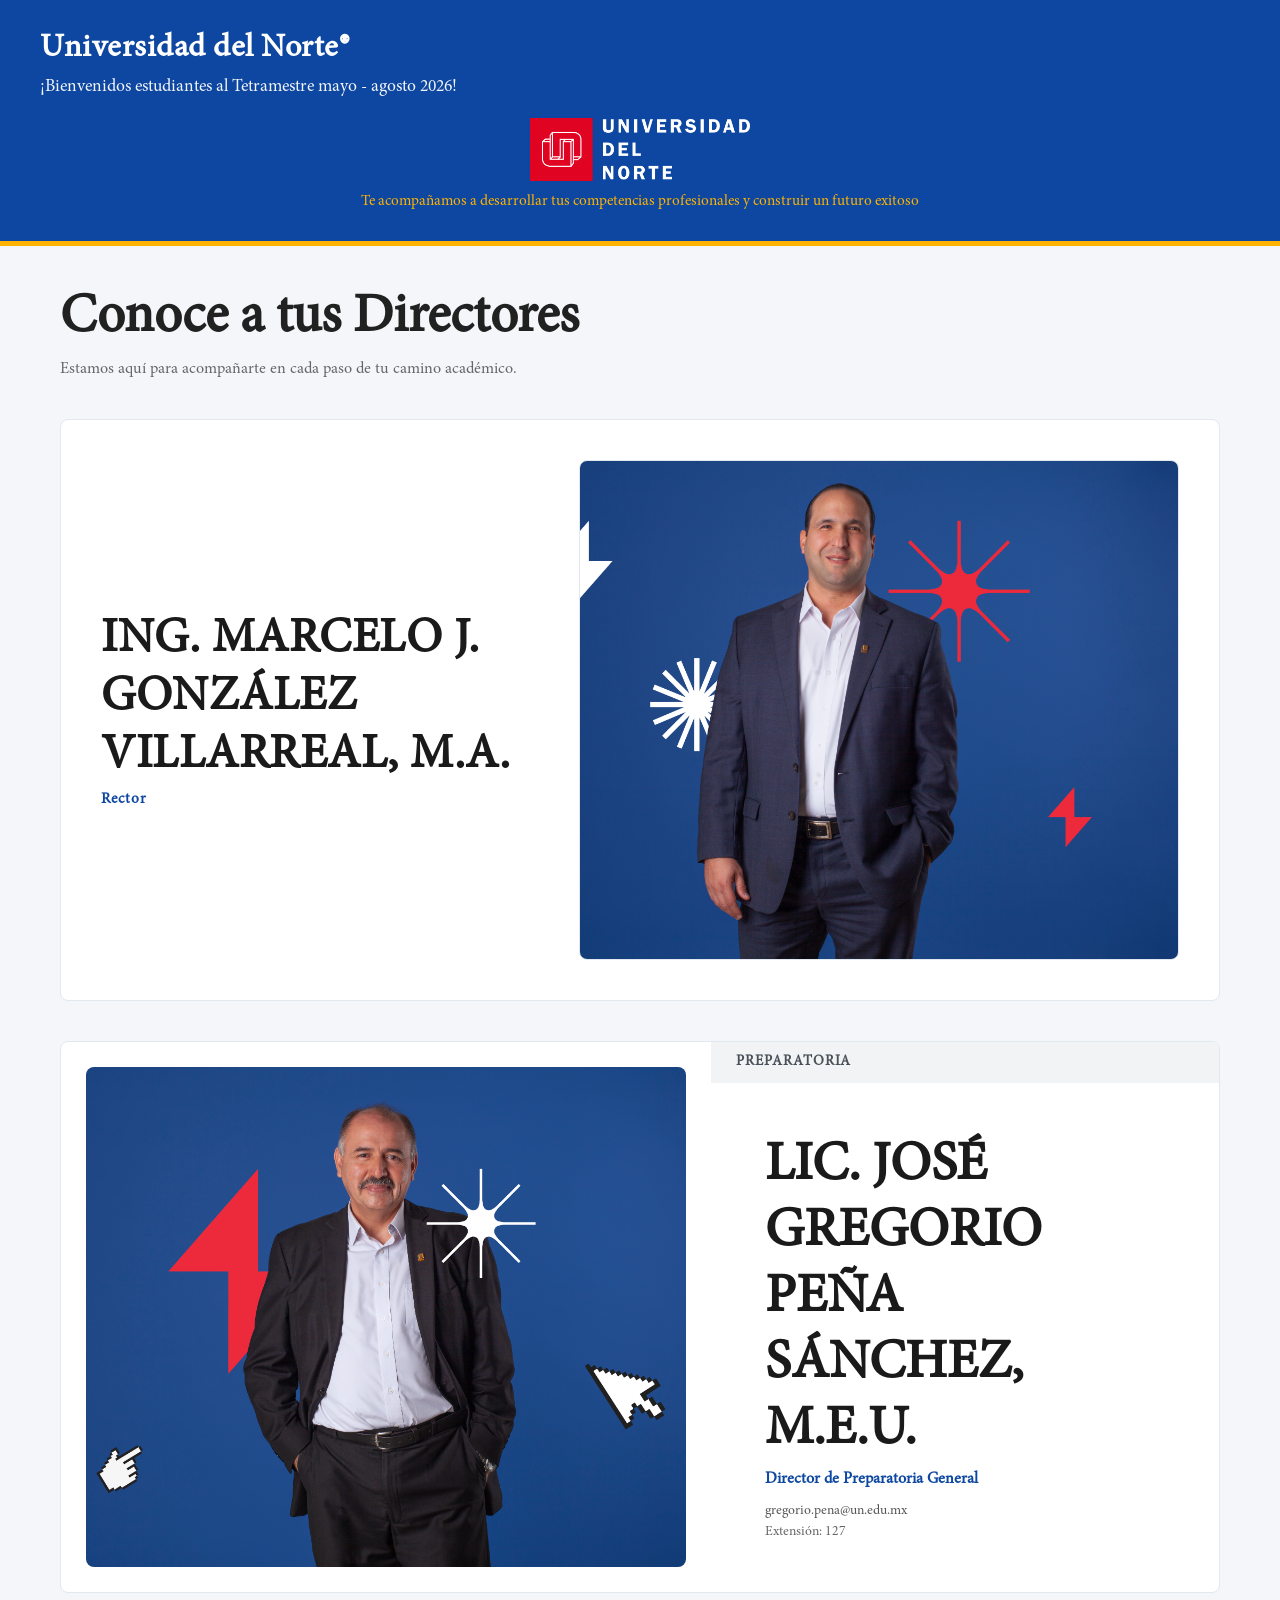
==== 202602/presentacion-202602-agencia.html @ c26c80f7 "Cambiois para la pagina de la agencia" ====
<!DOCTYPE html>
<html lang="es">
<head>
    <meta charset="UTF-8">
    <meta name="viewport" content="width=device-width, initial-scale=1.0">
    <title>Universidad del Norte - Conoce a tus Directores</title>
    <link rel="stylesheet" href="style-agencia.css">
    
</head>
<body>

    <header class="header-azul">
        <div class="header-col-izquierda">
            <h1 class="universidad-nombre">Universidad del Norte®</h1>
            <p class="bienvenida-texto">¡Bienvenidos estudiantes al Tetramestre mayo - agosto 2026!</p>
        </div>
        
        <div class="header-col-derecha">
            <div class="logo-contenedor">
                <img src="../img/logo.png" alt="Logo Universidad del Norte" class="logo-rectangulo">
            </div>
            <p class="lema-texto">Te acompañamos a desarrollar tus competencias profesionales y construir un futuro exitoso</p>
        </div>
    </header>

    <main class="contenido-principal">
        <h2 class="titulo-directores">Conoce a tus Directores</h2>
        <p class="subtitulo-directores">Estamos aquí para acompañarte en cada paso de tu camino académico.</p>

        <section class="seccion-rectoria">
            <div class="tarjeta-rector">
                <div class="rector-datos">
                    <h3 class="rector-nombre">ING. MARCELO J. GONZÁLEZ VILLARREAL, M.A.</h3>
                    <p class="rector-puesto">Rector</p>
                </div>
                
                <div class="rector-foto-contenedor">
                    <img src="directores-original/marcelo.jpg" alt="Ing. Marcelo J. González Villarreal" class="rector-foto">
                </div>
            </div>
        </section>

        <section class="seccion-preparatoria">
            <div class="tarjeta-director-limpia">
                
                <div class="director-foto-contenedor">
                    <img src="directores-original/gregorio.jpg" alt="Lic. José Gregorio Peña Sánchez" class="director-foto">
                </div>

                <div class="franja-datos-derecha">
                    <div class="franja-titulo-gris">Preparatoria</div>
                    <div class="bloque-texto-interior">
                        <h3 class="director-nombre">LIC. JOSÉ GREGORIO PEÑA SÁNCHEZ, M.E.U.</h3>
                        <p class="director-puesto">Director de Preparatoria General</p>
                        <p class="contacto-email"><a href="mailto:gregorio.pena@un.edu.mx">gregorio.pena@un.edu.mx</a></p>
                        <p class="ext-tel">Extensión: 127</p>
                    </div>
                </div>

            </div>
        </section>


    </main>
    
    <script>
        function cambiarTab(evt, tabId) {
            var i, tabcontent, tablinks;
            tabcontent = document.getElementsByClassName("tab-content");
            for (i = 0; i < tabcontent.length; i++) {
                tabcontent[i].style.display = "none";
            }
            tablinks = document.getElementsByClassName("tab-btn");
            for (i = 0; i < tablinks.length; i++) {
                tablinks[i].className = tablinks[i].className.replace(" active", "");
            }
            document.getElementById(tabId).style.display = "block";
            evt.currentTarget.className += " active";
        }
    </script>
</body>
</html>
---- 202602/style-agencia.css ----
/* ========================================================
    1. FUENTES CORPORATIVAS (Carga del archivo .otf)
    ======================================================== */
@font-face {
    font-family: 'FuenteInstitucional';
    src: url('../fonts/MinionPro-Regular.otf') format('opentype');
    font-weight: normal;
    font-style: normal;
}

/* ========================================================
    2. PALETA DE COLORES OFICIAL (Variables CSS3)
    ======================================================== */
:root {
    --azul-un: #0d47a1;         /* Azul Principal Institucional */
    --oro-un: #ffb300;          /* Oro/Amarillo de Acento */
    --oro-hover: #ffa000;       /* Tono de interacción botones */
    --gris-fondo: #f4f6f9;      /* Fondo general de la página */
    --texto-oscuro: #212121;    /* Color de texto principal */
    --blanco: #ffffff;
}

/* ========================================================
    3. ESTILOS GENERALES Y RESET
    ======================================================== */
* {
    box-sizing: border-box;
    margin: 0;
    padding: 0;
}


/* ========================================================
   ESTILOS DE LA PRIMERA SECCIÓN: HEADER Y TÍTULO PRINCIPAL
   ======================================================== */

/* Reset básico para que no queden márgenes blancos extraños */
* {
    box-sizing: border-box;
    margin: 0;
    padding: 0;
}

body {
    /* Aquí le decimos que use tu fuente primero, y si no carga, use Arial como respaldo */
    font-family: 'FuenteInstitucional', Arial, sans-serif; 
    background-color: #f4f6f9;
}

/* El cuadro azul del encabezado */
.header-azul {
    background-color: #0d47a1; /* Azul institucional */
    color: #ffffff;
    padding: 30px 40px;
    display: flex;
    flex-direction: column; /* En celulares se acomoda uno abajo de otro */
    gap: 20px;
    border-bottom: 5px solid #ffb300; /* Línea de acento dorada/amarilla */
}

/* Columna Izquierda */
.header-col-izquierda {
    flex: 1;
}

.universidad-nombre {
    font-size: 2rem;
    font-weight: bold;
    margin-bottom: 8px;
    letter-spacing: 0.5px;
}

.bienvenida-texto {
    font-size: 1.1rem;
    color: #ffffff;
    opacity: 0.95;
}

/* Columna Derecha */
.header-col-derecha {
    flex: 1;
    display: flex;
    flex-direction: column;
    align-items: center; /* Centrado en móvil */
    justify-content: space-between;
}

/* Caja para el logo rectangular */
.logo-contenedor {
    width: 220px; /* Ancho para mantener la forma de rectángulo */
    height: auto;
    margin-bottom: 12px;
}

.logo-rectangulo {
    width: 100%;
    height: auto;
    display: block;
}

.lema-texto {
    font-size: 0.95rem;
    color: #ffb300; /* Color amarillo/oro para resaltar el mensaje */
    font-weight: 500;
    text-align: center;
}
/* ========================================================
   ESTILOS ACTUALIZADOS: TÍTULOS Y SECCIÓN DEL RECTOR
   ======================================================== */

/* Modificado para que los títulos se inclinen a la izquierda */
.contenido-principal {
    max-width: 1200px;
    margin: 40px auto 20px auto;
    padding: 0 20px;
    text-align: left; /* 👈 Cambiado de center a left */
}

.titulo-directores {
    font-size: 3.4rem;
    color: #212121;
    font-weight: bold;
    margin-bottom: 8px;
}

.subtitulo-directores {
    font-size: 1.0rem;
    color: #666666;
    margin-bottom: 40px; /* Espacio antes de iniciar la sección del Rector */
}

/* Contenedor de la sección del Rector */
.seccion-rectoria {
    width: 100%;
    margin-bottom: 40px;
}

/* Tarjeta estructurada en dos columnas usando Flexbox */
.tarjeta-rector {
    display: flex;
    flex-direction: column-reverse; /* En celulares pone la foto arriba y el texto abajo */
    align-items: center;
    justify-content: space-between;
    background-color: #ffffff;
    border: 1px solid #e2e8f0; /* Contorno gris sutil */
    border-radius: 8px;
    padding: 30px;
    gap: 20px;
}

/* Columna de textos (Izquierda en PC) */
.rector-datos {
    flex: 1;
    text-align: center; /* Centrado en móvil */
}

.rector-nombre {
    font-size: 3.0rem;
    color: #1a1a1a;
    font-weight: bold;
    margin-bottom: 6px;
    letter-spacing: 0.5px;
}

.rector-puesto {
    font-size: 0.95rem;
    color: #0d47a1; /* Azul institucional para resaltar */
    font-weight: bold;
    letter-spacing: 1px;
}

/* Columna de la foto (Derecha en PC) */
.rector-foto-contenedor {
    width: 600px;
    height: 500px;
    flex-shrink: 0;
}

.rector-foto {
    width: 100%;
    height: 100%;
    object-fit: cover;
    border-radius: 8px; /* Esquinas ligeramente redondeadas */
    border: 1px solid #e2e8f0;
}

/* ========================================================
   DISEÑO DE FRANJA UNIFICADA (PREPARATOTIA)
   ======================================================== */

.seccion-preparatoria {
    width: 100%;
    margin-bottom: 40px;
}

/* Caja contenedora transparente o con fondo blanco, une la foto y la franja */
.tarjeta-director-limpia {
    display: flex;
    flex-direction: column; /* En móvil se apila vertical */
    align-items: center;
    background-color: #ffffff;
    border: 1px solid #e2e8f0; /* Borde exterior sutil */
    border-radius: 8px;
    overflow: hidden; /* Mantiene los bordes redondeados limpios */
}

/* Contenedor de la foto */
.director-foto-contenedor {
    width: 600px;
    height: 500px;
    flex-shrink: 0;
    margin: 20px; /* Separación de la foto en móvil */
}

.director-foto {
    width: 100%;
    height: 100%;
    object-fit: cover;
    border-radius: 8px;
}

/* Columna Derecha: Actúa como la franja completa */
.franja-datos-derecha {
    flex: 1;
    width: 100%;
    display: flex;
    flex-direction: column;
}

/* La franja gris superior que va "hasta arriba" de los datos */
.franja-titulo-gris {
    background-color: #f1f3f5; /* El tono gris del PDF */
    color: #495057;
    font-size: 0.9rem;
    font-weight: bold;
    text-transform: uppercase;
    letter-spacing: 1px;
    padding: 10px 20px;
    width: 100%;
    text-align: center; /* Centrado en móvil */
}

/* Bloque interior donde cae el nombre y datos sin divisiones extra */
.bloque-texto-interior {
    padding: 20px 25px;
    
    /* 1. Centramos el contenedor por completo dentro de la franja */
    display: flex;
    flex-direction: column;
    justify-content: center;
    align-items: flex-start; /* 2. Alinea el inicio de los textos a la izquierda */
    
    margin: auto; /* 3. Empuja la caja al centro perfecto del cuadro derecho */
    max-width: 450px; /* 4. Evita que el texto se disperse y se mantenga agrupado */
    width: 100%;
}

/* Tipografías limpias */
.director-nombre {
    font-size: 3.4rem;
    color: #1a1a1a;
    font-weight: bold;
    margin-bottom: 6px;
}

.director-puesto {
    font-size: 1rem;
    color: #0d47a1;
    font-weight: bold;
    margin-bottom: 12px;
}

.contacto-email a {
    color: #555555;
    text-decoration: none;
    font-size: 0.85rem;
}

.ext-tel {
    font-size: 0.85rem;
    color: #666666;
    margin-top: 4px;
}


/* ========================================================
   RESPONSIVO: DISTRIBUCIÓN LADO A LADO PARA COMPUTADORAS
   ======================================================== */
@media (min-width: 768px) {
    .tarjeta-rector {
        flex-direction: row; /* Se alinea horizontalmente en pantallas grandes */
        padding: 40px;
    }

    .rector-datos {
        text-align: left; /* Nombre e indicación de RECTOR alineados a la izquierda */
    }
    
    .rector-foto-contenedor {
        margin-left: 30px; /* Separación entre el bloque de texto y la foto */
    }

    .tarjeta-director-invertida {
        flex-direction: row; /* Foto a la izquierda, textos a la derecha */
        padding: 40px;
    }

    .director-datos-derecha {
        text-align: left; /* Alinea los textos y la barra gris a la izquierda */
        padding-left: 30px; /* Separación con la foto de la izquierda */
    }

    .tarjeta-director-limpia {
        flex-direction: row; /* Foto izquierda, franja derecha */
        align-items: stretch; /* Fuerza a que la franja derecha ocupe toda la altura */
    }

    .director-foto-contenedor {
        margin: 25px; /* Margen elegante para la foto izquierda */
    }

    .franja-titulo-gris {
        text-align: left; /* Título pegado a la izquierda dentro de su franja */
        padding: 12px 25px;
    }

    .bloque-texto-interior {
        text-align: left; /* Datos alineados a la izquierda */
        padding: 20px 25px;
    }

}
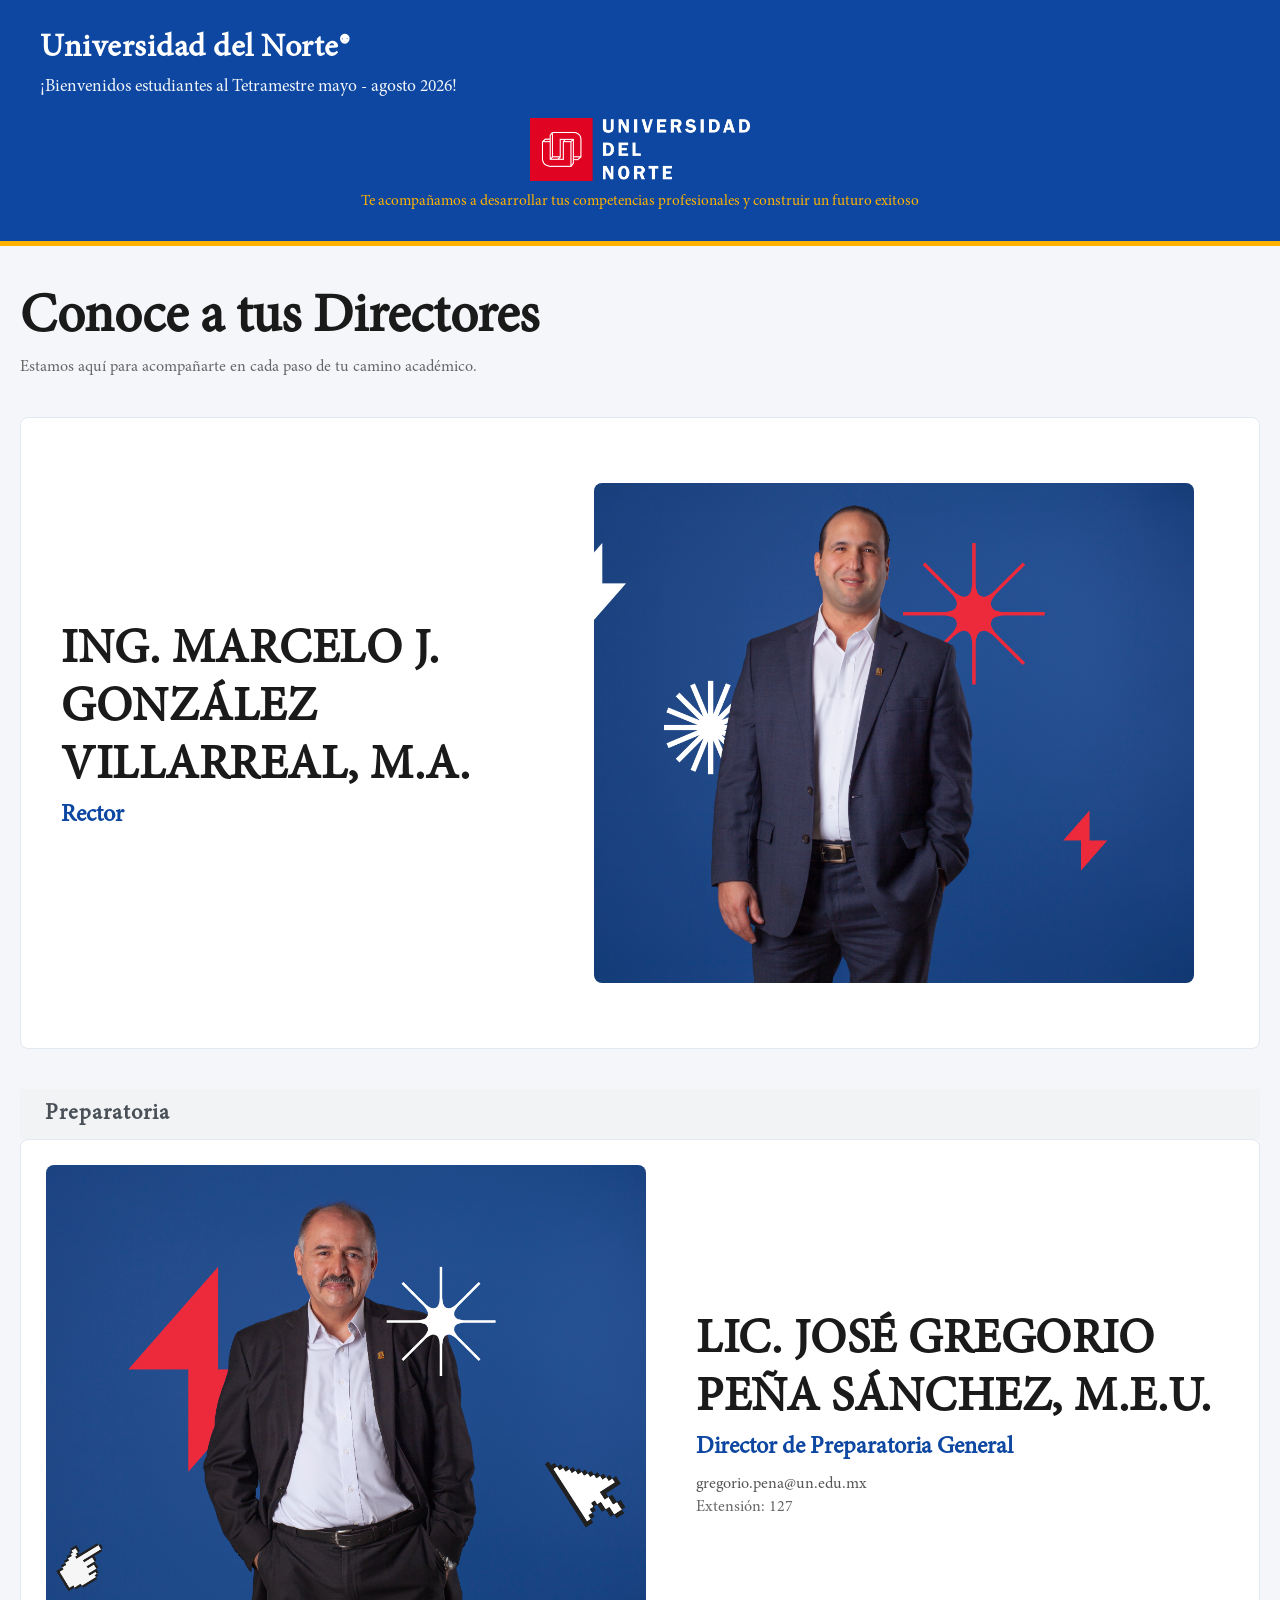
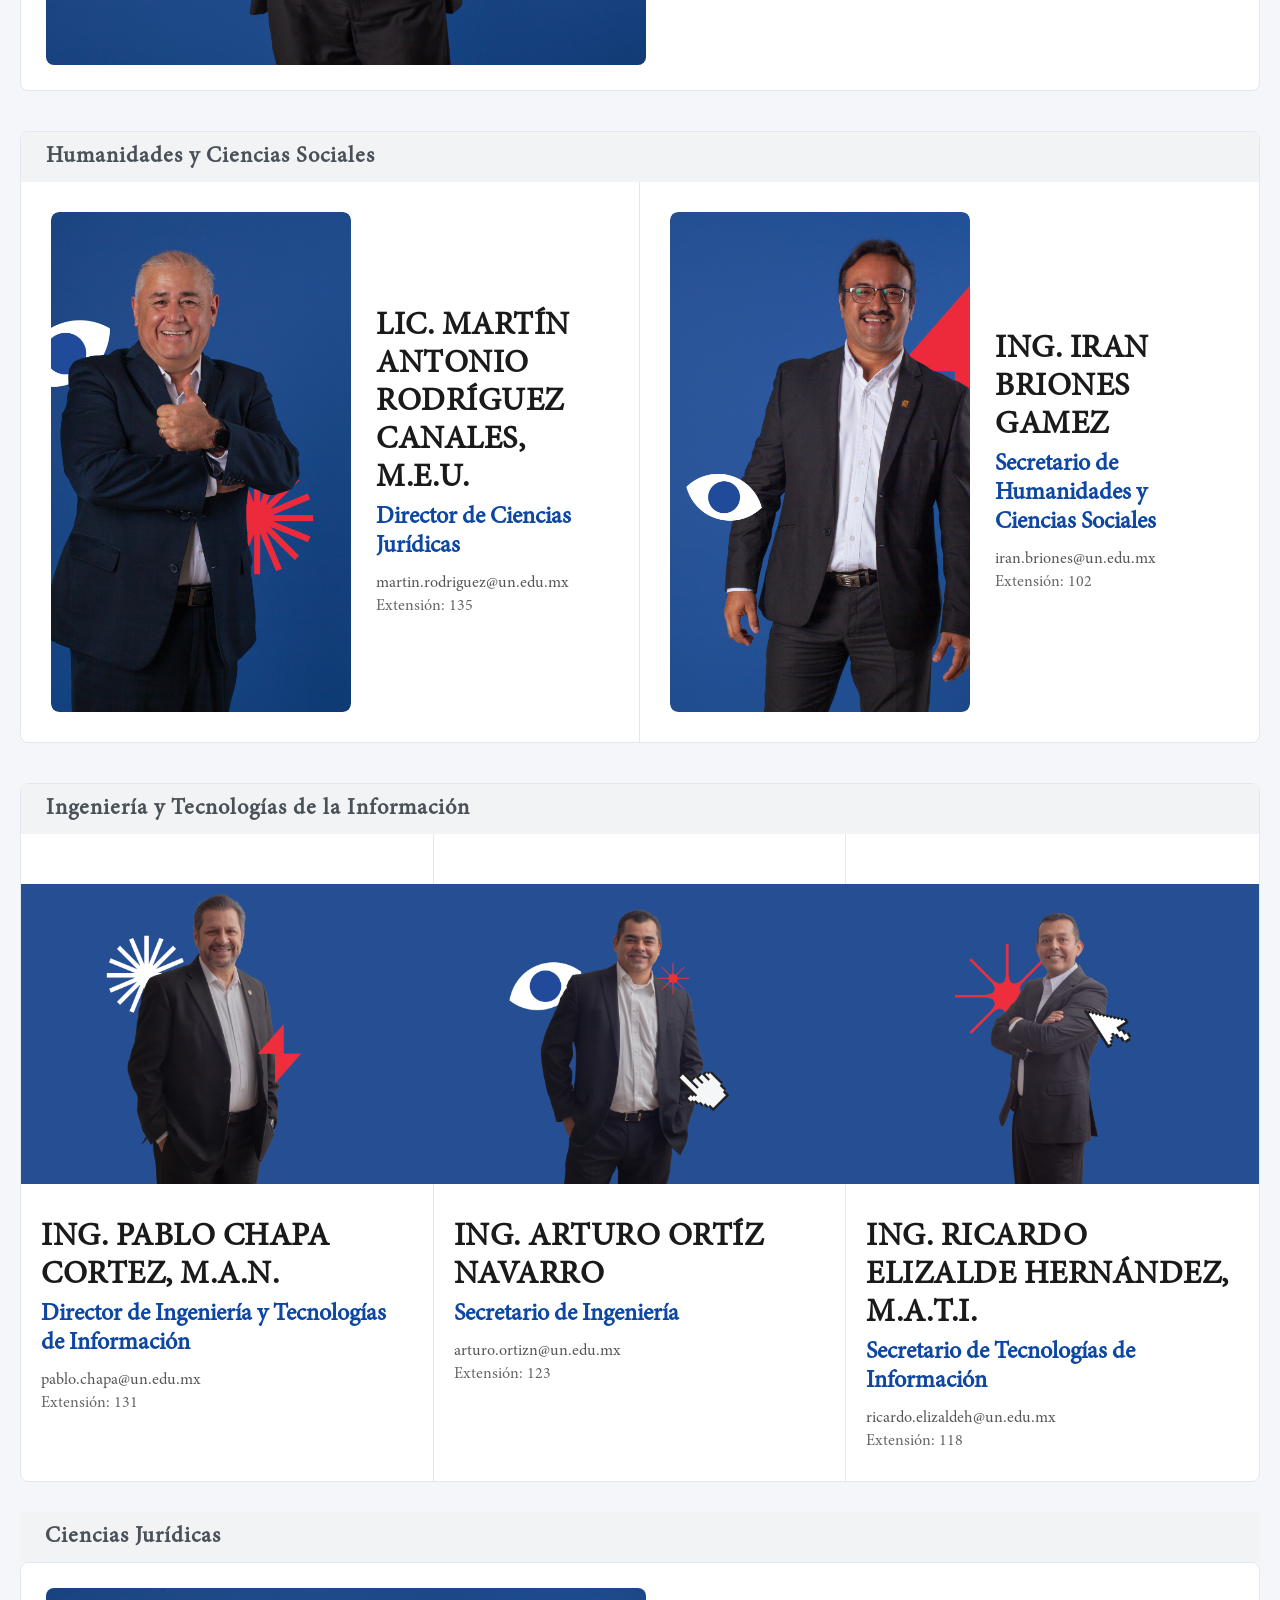
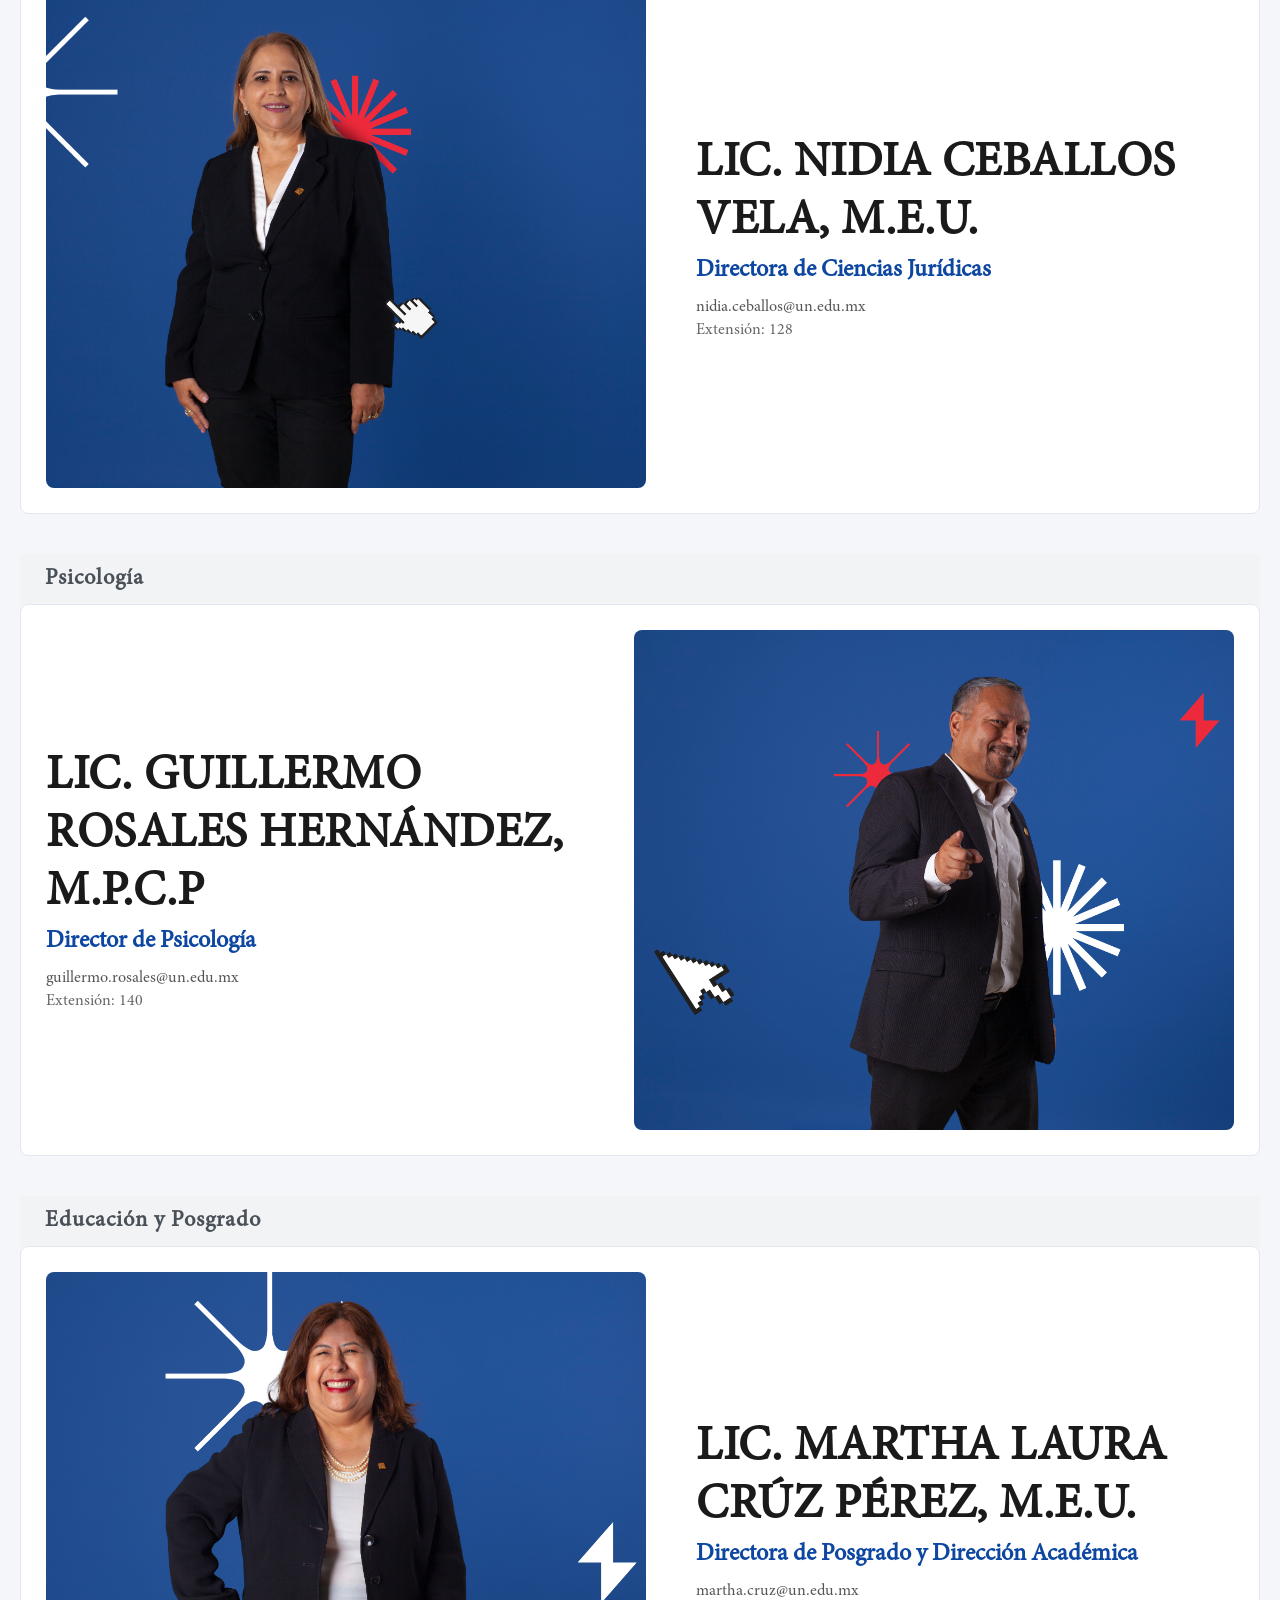
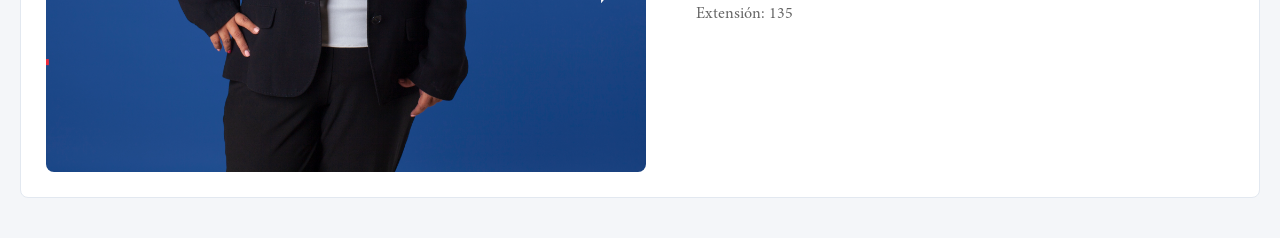
==== commit d05239c1: "Avances y correcciones" ====
--- a/202602/presentacion-202602-agencia.html
+++ b/202602/presentacion-202602-agencia.html
@@ -30,25 +30,26 @@
         <section class="seccion-rectoria">
             <div class="tarjeta-rector">
                 <div class="rector-datos">
-                    <h3 class="rector-nombre">ING. MARCELO J. GONZÁLEZ VILLARREAL, M.A.</h3>
-                    <p class="rector-puesto">Rector</p>
+                    <h3 class="director-nombre">ING. MARCELO J. GONZÁLEZ VILLARREAL, M.A.</h3>
+                    <p class="director-puesto">Rector</p>
                 </div>
                 
-                <div class="rector-foto-contenedor">
-                    <img src="directores-original/marcelo.jpg" alt="Ing. Marcelo J. González Villarreal" class="rector-foto">
+                <div class="director-foto-contenedor">
+                    <img src="directores-original/marcelo.jpg" alt="Ing. Marcelo J. González Villarreal" class="director-foto">
                 </div>
             </div>
         </section>
 
-        <section class="seccion-preparatoria">
-            <div class="tarjeta-director-limpia">
-                
+        <section class="seccion-un-director">
+            <div class="franja-titulo-gris">Preparatoria</div>
+
+            <div class="tarjeta-un-director">
                 <div class="director-foto-contenedor">
                     <img src="directores-original/gregorio.jpg" alt="Lic. José Gregorio Peña Sánchez" class="director-foto">
                 </div>
 
-                <div class="franja-datos-derecha">
-                    <div class="franja-titulo-gris">Preparatoria</div>
+                <div class="datos-un-director">
+                    
                     <div class="bloque-texto-interior">
                         <h3 class="director-nombre">LIC. JOSÉ GREGORIO PEÑA SÁNCHEZ, M.E.U.</h3>
                         <p class="director-puesto">Director de Preparatoria General</p>
@@ -60,23 +61,139 @@
             </div>
         </section>
 
+        <section class="seccion-dos-directores">
+            <div class="franja-titulo-gris">Humanidades y Ciencias Sociales</div>
+            
+            <div class="contenedor-pares">
+                
+                <div class="tarjeta-par-individual">
+                    <div class="director-foto-contenedor-dos">
+                        <img src="directores-original/martin.jpg" alt="Lic. Martín Antonio Rodríguez Canales" class="director-foto">
+                    </div>
+                    <div class="bloque-texto-interior">
+                        <h3 class="director-nombre-para-dos">LIC. MARTÍN ANTONIO RODRÍGUEZ CANALES, M.E.U.</h3>
+                        <p class="director-puesto">Director de Ciencias Jurídicas</p>
+                        <p class="contacto-email"><a href="mailto:martin.rodriguez@un.edu.mx">martin.rodriguez@un.edu.mx</a></p>
+                        <p class="ext-tel">Extensión: 135</p>
+                    </div>
+                </div>
+
+                <div class="tarjeta-par-individual">
+                    <div class="director-foto-contenedor-dos">
+                        <img src="directores-original/iran.jpg" alt="Secretario General de Humanidades y Ciencias Sociales" class="director-foto">
+                    </div>
+                    <div class="bloque-texto-interior">
+                        <h3 class="director-nombre-para-dos">ING. IRAN BRIONES GAMEZ</h3>
+                        <p class="director-puesto">Secretario de Humanidades y Ciencias Sociales</p>
+                        <p class="contacto-email"><a href="mailto:iran.briones@un.edu.mx">iran.briones@un.edu.mx</a></p>
+                        <p class="ext-tel">Extensión: 102</p>
+                    </div>
+                </div>
+
+            </div>
+        </section>
+
+        <section class="seccion-tres-directores">
+            <div class="franja-titulo-gris">Ingeniería y Tecnologías de la Información</div>
+            
+            <div class="contenedor-tercias">
+                
+                <div class="tarjeta-tercia-individual">
+                    <div class="director-foto-contenedor-tres">
+                        <img src="directores-original/pablo.jpg" alt="Director de Ingeniería y Tecnologías de Información" class="director-foto">
+                    </div>
+                    <div class="bloque-texto-interior-vertical">
+                        <h3 class="director-nombre-para-dos">ING. PABLO CHAPA CORTEZ, M.A.N.</h3>
+                        <p class="director-puesto">Director de Ingeniería y Tecnologías de Información</p>
+                        <p class="contacto-email"><a href="mailto:pablo.chapa@un.edu.mx">pablo.chapa@un.edu.mx</a></p>
+                        <p class="ext-tel">Extensión: 131</p>
+                    </div>
+                </div>
+
+                <div class="tarjeta-tercia-individual">
+                    <div class="director-foto-contenedor-tres">
+                        <img src="directores-original/arturo.jpg" alt="Secretario de Ingeniería" class="director-foto">
+                    </div>
+                    <div class="bloque-texto-interior-vertical">
+                        <h3 class="director-nombre-para-dos">ING. ARTURO ORTÍZ NAVARRO</h3>
+                        <p class="director-puesto">Secretario de Ingeniería</p>
+                        <p class="contacto-email"><a href="mailto:arturo.ortizn@un.edu.mx">arturo.ortizn@un.edu.mx</a></p>
+                        <p class="ext-tel">Extensión: 123</p>
+                    </div>
+                </div>
+
+                <div class="tarjeta-tercia-individual">
+                    <div class="director-foto-contenedor-tres">
+                        <img src="directores-original/ricardo.jpg" alt="Secretario de Tecnologías de Información" class="director-foto">
+                    </div>
+                    <div class="bloque-texto-interior-vertical">
+                        <h3 class="director-nombre-para-dos">ING. RICARDO ELIZALDE HERNÁNDEZ, M.A.T.I.</h3>
+                        <p class="director-puesto">Secretario de Tecnologías de Información</p>
+                        <p class="contacto-email"><a href="mailto:ricardo.elizaldeh@un.edu.mx">ricardo.elizaldeh@un.edu.mx</a></p>
+                        <p class="ext-tel">Extensión: 118</p>
+                    </div>
+                </div>
+
+            </div>
+        </section>
+
+        <section class="seccion-un-director">
+            <div class="franja-titulo-gris">Ciencias Jurídicas</div>
+
+            <div class="tarjeta-un-director">
+                <div class="director-foto-contenedor">
+                    <img src="directores-original/nidia.jpg" alt="Directora de Ciencias Jurídicas" class="director-foto">
+                </div>
+
+                <div class="datos-un-director">
+                    <div class="bloque-texto-interior">
+                        <h3 class="director-nombre">LIC. NIDIA CEBALLOS VELA, M.E.U.</h3>
+                        <p class="director-puesto">Directora de Ciencias Jurídicas</p>
+                        <p class="contacto-email"><a href="mailto:nidia.ceballos@un.edu.mx">nidia.ceballos@un.edu.mx</a></p>
+                        <p class="ext-tel">Extensión: 128</p>
+                    </div>
+                </div>
+
+            </div>
+        </section>
+
+        <section class="seccion-un-director">
+            <div class="franja-titulo-gris">Psicología</div>
+
+            <div class="tarjeta-un-director">
+                <div class="datos-un-director">
+                    <div class="bloque-texto-interior">
+                        <h3 class="director-nombre">LIC. GUILLERMO ROSALES HERNÁNDEZ, M.P.C.P</h3>
+                        <p class="director-puesto">Director de Psicología</p>
+                        <p class="contacto-email"><a href="mailto:guillermo.rosales@un.edu.mx">guillermo.rosales@un.edu.mx</a></p>
+                        <p class="ext-tel">Extensión: 140</p>
+                    </div>
+                </div>
+                <div class="director-foto-contenedor">
+                    <img src="directores-original/guillermo.jpg" alt="Director de Psicología" class="director-foto">
+                </div>
+            </div>
+        </section>
+
+        <section class="seccion-un-director">
+            <div class="franja-titulo-gris">Educación y Posgrado</div>
+
+            <div class="tarjeta-un-director">
+                <div class="director-foto-contenedor">
+                    <img src="directores-original/martha_laura.jpg" alt="Director de Posgrado y Dirección Académica" class="director-foto">
+                </div>
+                <div class="datos-un-director">
+                    <div class="bloque-texto-interior">
+                        <h3 class="director-nombre">LIC. MARTHA LAURA CRÚZ PÉREZ, M.E.U.</h3>
+                        <p class="director-puesto">Directora de Posgrado y Dirección Académica</p>
+                        <p class="contacto-email"><a href="mailto:martha.cruz@un.edu.mx">martha.cruz@un.edu.mx</a></p>
+                        <p class="ext-tel">Extensión: 135</p>
+                    </div>
+                </div>
+            </div>
+        </section>
 
     </main>
     
-    <script>
-        function cambiarTab(evt, tabId) {
-            var i, tabcontent, tablinks;
-            tabcontent = document.getElementsByClassName("tab-content");
-            for (i = 0; i < tabcontent.length; i++) {
-                tabcontent[i].style.display = "none";
-            }
-            tablinks = document.getElementsByClassName("tab-btn");
-            for (i = 0; i < tablinks.length; i++) {
-                tablinks[i].className = tablinks[i].className.replace(" active", "");
-            }
-            document.getElementById(tabId).style.display = "block";
-            evt.currentTarget.className += " active";
-        }
-    </script>
 </body>
 </html>
--- a/202602/style-agencia.css
+++ b/202602/style-agencia.css
@@ -34,13 +34,6 @@
    ESTILOS DE LA PRIMERA SECCIÓN: HEADER Y TÍTULO PRINCIPAL
    ======================================================== */
 
-/* Reset básico para que no queden márgenes blancos extraños */
-* {
-    box-sizing: border-box;
-    margin: 0;
-    padding: 0;
-}
-
 body {
     /* Aquí le decimos que use tu fuente primero, y si no carga, use Arial como respaldo */
     font-family: 'FuenteInstitucional', Arial, sans-serif; 
@@ -49,13 +42,13 @@
 
 /* El cuadro azul del encabezado */
 .header-azul {
-    background-color: #0d47a1; /* Azul institucional */
-    color: #ffffff;
+    background-color: var(--azul-un);
+    color: var(--blanco);
     padding: 30px 40px;
     display: flex;
     flex-direction: column; /* En celulares se acomoda uno abajo de otro */
     gap: 20px;
-    border-bottom: 5px solid #ffb300; /* Línea de acento dorada/amarilla */
+    border-bottom: 5px solid var(--oro-un);
 }
 
 /* Columna Izquierda */
@@ -110,7 +103,7 @@
 
 /* Modificado para que los títulos se inclinen a la izquierda */
 .contenido-principal {
-    max-width: 1200px;
+    max-width: 1500px;
     margin: 40px auto 20px auto;
     padding: 0 20px;
     text-align: left; /* 👈 Cambiado de center a left */
@@ -118,9 +111,9 @@
 
 .titulo-directores {
     font-size: 3.4rem;
-    color: #212121;
-    font-weight: bold;
-    margin-bottom: 8px;
+    color: #1a1a1a;
+    font-weight: bold;
+    margin-bottom: 6px;
 }
 
 .subtitulo-directores {
@@ -141,8 +134,8 @@
     flex-direction: column-reverse; /* En celulares pone la foto arriba y el texto abajo */
     align-items: center;
     justify-content: space-between;
-    background-color: #ffffff;
-    border: 1px solid #e2e8f0; /* Contorno gris sutil */
+    background-color: var(--blanco);
+    border: 1px solid #e2e8f0;
     border-radius: 8px;
     padding: 30px;
     gap: 20px;
@@ -163,8 +156,8 @@
 }
 
 .rector-puesto {
-    font-size: 0.95rem;
-    color: #0d47a1; /* Azul institucional para resaltar */
+    font-size: 1.5rem;
+    color: var(--azul-un);
     font-weight: bold;
     letter-spacing: 1px;
 }
@@ -188,18 +181,18 @@
    DISEÑO DE FRANJA UNIFICADA (PREPARATOTIA)
    ======================================================== */
 
-.seccion-preparatoria {
+.seccion-un-director {
     width: 100%;
     margin-bottom: 40px;
 }
 
 /* Caja contenedora transparente o con fondo blanco, une la foto y la franja */
-.tarjeta-director-limpia {
+.tarjeta-un-director {
     display: flex;
     flex-direction: column; /* En móvil se apila vertical */
     align-items: center;
-    background-color: #ffffff;
-    border: 1px solid #e2e8f0; /* Borde exterior sutil */
+    background-color: var(--blanco);
+    border: 1px solid #e2e8f0;
     border-radius: 8px;
     overflow: hidden; /* Mantiene los bordes redondeados limpios */
 }
@@ -220,7 +213,7 @@
 }
 
 /* Columna Derecha: Actúa como la franja completa */
-.franja-datos-derecha {
+.datos-un-director {
     flex: 1;
     width: 100%;
     display: flex;
@@ -229,11 +222,11 @@
 
 /* La franja gris superior que va "hasta arriba" de los datos */
 .franja-titulo-gris {
-    background-color: #f1f3f5; /* El tono gris del PDF */
+    background-color: #f1f3f5; 
     color: #495057;
-    font-size: 0.9rem;
-    font-weight: bold;
-    text-transform: uppercase;
+    font-size: 1.4rem;
+    font-weight: bold;
+    /* text-transform: uppercase; */
     letter-spacing: 1px;
     padding: 10px 20px;
     width: 100%;
@@ -251,21 +244,22 @@
     align-items: flex-start; /* 2. Alinea el inicio de los textos a la izquierda */
     
     margin: auto; /* 3. Empuja la caja al centro perfecto del cuadro derecho */
-    max-width: 450px; /* 4. Evita que el texto se disperse y se mantenga agrupado */
+    max-width: 650px; /* 4. Evita que el texto se disperse y se mantenga agrupado */
     width: 100%;
 }
 
 /* Tipografías limpias */
 .director-nombre {
-    font-size: 3.4rem;
+    font-size: 3.0rem;
     color: #1a1a1a;
     font-weight: bold;
     margin-bottom: 6px;
+    letter-spacing: 0.5px;
 }
 
 .director-puesto {
-    font-size: 1rem;
-    color: #0d47a1;
+    font-size: 1.5rem;
+    color: var(--azul-un);
     font-weight: bold;
     margin-bottom: 12px;
 }
@@ -273,13 +267,165 @@
 .contacto-email a {
     color: #555555;
     text-decoration: none;
-    font-size: 0.85rem;
+    font-size: 1rem;
 }
 
 .ext-tel {
-    font-size: 0.85rem;
+    font-size: 1rem;
     color: #666666;
     margin-top: 4px;
+}
+
+/* ========================================================
+   SECCIÓN: DOS DIRECTORES (LADO A LADO)
+   ======================================================== */
+
+.seccion-dos-directores {
+    width: 100%;
+    margin-bottom: 40px;
+    background-color: #ffffff;
+    border: 1px solid #e2e8f0;
+    border-radius: 8px;
+    overflow: hidden; /* Mantiene el borde redondeado con la franja superior */
+}
+
+/* El contenedor que agrupa a los dos directores */
+.contenedor-pares {
+    display: flex;
+    flex-direction: column; /* En móvil se muestran uno abajo del otro */
+    width: 100%;
+}
+
+/* Cada uno de los bloques individuales (50% del ancho en PC) */
+.tarjeta-par-individual {
+    display: flex;
+    flex-direction: column; /* En celular la foto va arriba del texto */
+    align-items: center;
+    padding: 25px;
+    width: 100%;
+}
+
+/* Aplicamos una pequeña separación o borde sutil entre ambos directores en móvil */
+.tarjeta-par-individual:first-child {
+    border-bottom: 1px solid #e2e8f0;
+}
+
+/* ========================================================
+   AJUSTE DE FOTO MÁS DELGADA PARA SECCIÓN DE DOS DIRECTORES
+   ======================================================== */
+
+.director-foto-contenedor-dos {
+    width: 300px;       /* Reducimos el ancho para hacerla más delgada */
+    height: 500px;      /* Mantenemos una buena altura rectangular */
+    flex-shrink: 0;     /* Evita que se deforme con el texto */
+    overflow: hidden;
+    border-radius: 8px; /* Mismo redondeado del PDF */
+}
+
+/* Tipografías limpias */
+.director-nombre-para-dos {
+    font-size: 2.0rem;
+    color: #1a1a1a;
+    font-weight: bold;
+    margin-bottom: 6px;
+    letter-spacing: 0.5px;
+}
+
+/* ========================================================
+   SECCIÓN: TRES DIRECTORES (3 COLUMNAS IGUALES)
+   ======================================================== */
+
+.seccion-tres-directores {
+    width: 100%;
+    margin-bottom: 30px;
+    background-color: #ffffff;
+    border: 1px solid #e2e8f0;
+    border-radius: 8px;
+    overflow: hidden;
+}
+
+/* El contenedor que agrupa a las 3 tercias */
+.contenedor-tercias {
+    display: flex;
+    flex-direction: column; /* En móvil se apilan verticalmente */
+    width: 100%;
+}
+
+/* Tarjeta individual (Ocupará el 33.33% en pantallas grandes) */
+.tarjeta-tercia-individual {
+    display: flex;
+    flex-direction: column; /* Foto ARRIBA, texto ABAJO */
+    align-items: center;    /* Centra la foto y el bloque de texto horizontalmente */
+    padding: 25px; 
+    width: 100%;
+}
+
+/* Separadores sutiles para vista móvil */
+.tarjeta-tercia-individual:not(:last-child) {
+    border-bottom: 1px solid #e2e8f0;
+}
+
+/* Bloque de texto exclusivo para diseño vertical (Texto alineado a la izquierda) */
+.bloque-texto-interior-vertical {
+    padding-top: 15px; /* Espacio entre la foto de arriba y el texto de abajo */
+    display: flex;
+    flex-direction: column;
+    align-items: flex-start; /* Alinea los renglones a la izquierda */
+    max-width: 380px;        /* Acota el ancho para que no se disperse en la columna */
+    width: 100%;
+}
+
+/* Contenedor de la foto */
+.director-foto-contenedor-tres{
+    width: 450px;
+    height: 300px;
+    flex-shrink: 0;
+    margin: 20px; /* Separación de la foto en móvil */
+}
+
+/* ========================================================
+   RESPONSIVO: ALINEACIÓN EN 3 COLUMNAS PARA PC
+   ======================================================== */
+@media (min-width: 992px) {
+    .contenedor-tercias {
+        flex-direction: row; /* Se ponen los tres lado a lado */
+        align-items: stretch;
+    }
+
+    .tarjeta-tercia-individual {
+        width: 33.333%; /* División perfecta en tres partes iguales */
+        padding: 30px 20px;
+    }
+
+    /* Quitamos el borde de móvil y ponemos las líneas divisorias verticales */
+    .tarjeta-tercia-individual:not(:last-child) {
+        border-bottom: none;
+        border-right: 1px solid #e2e8f0; /* Líneas separadoras entre columnas */
+    }
+}
+
+
+
+/* ========================================================
+   RESPONSIVO: COMPORTAMIENTO LADO A LADO PARA PC
+   ======================================================== */
+@media (min-width: 992px) {
+    .contenedor-pares {
+        flex-direction: row; /* Se ponen en paralelo: mitad y mitad */
+        align-items: stretch;
+    }
+
+    .tarjeta-par-individual {
+        flex-direction: row; /* Foto a la izquierda, texto a la derecha */
+        width: 50%; /* Ocupa exactamente la mitad de la sección */
+        padding: 30px;
+    }
+
+    /* Quitamos el borde inferior de móvil y ponemos uno vertical divisorio */
+    .tarjeta-par-individual:first-child {
+        border-bottom: none;
+        border-right: 1px solid #e2e8f0; /* Línea divisoria central sutil */
+    }
 }
 
 
@@ -300,17 +446,7 @@
         margin-left: 30px; /* Separación entre el bloque de texto y la foto */
     }
 
-    .tarjeta-director-invertida {
-        flex-direction: row; /* Foto a la izquierda, textos a la derecha */
-        padding: 40px;
-    }
-
-    .director-datos-derecha {
-        text-align: left; /* Alinea los textos y la barra gris a la izquierda */
-        padding-left: 30px; /* Separación con la foto de la izquierda */
-    }
-
-    .tarjeta-director-limpia {
+    .tarjeta-un-director {
         flex-direction: row; /* Foto izquierda, franja derecha */
         align-items: stretch; /* Fuerza a que la franja derecha ocupe toda la altura */
     }
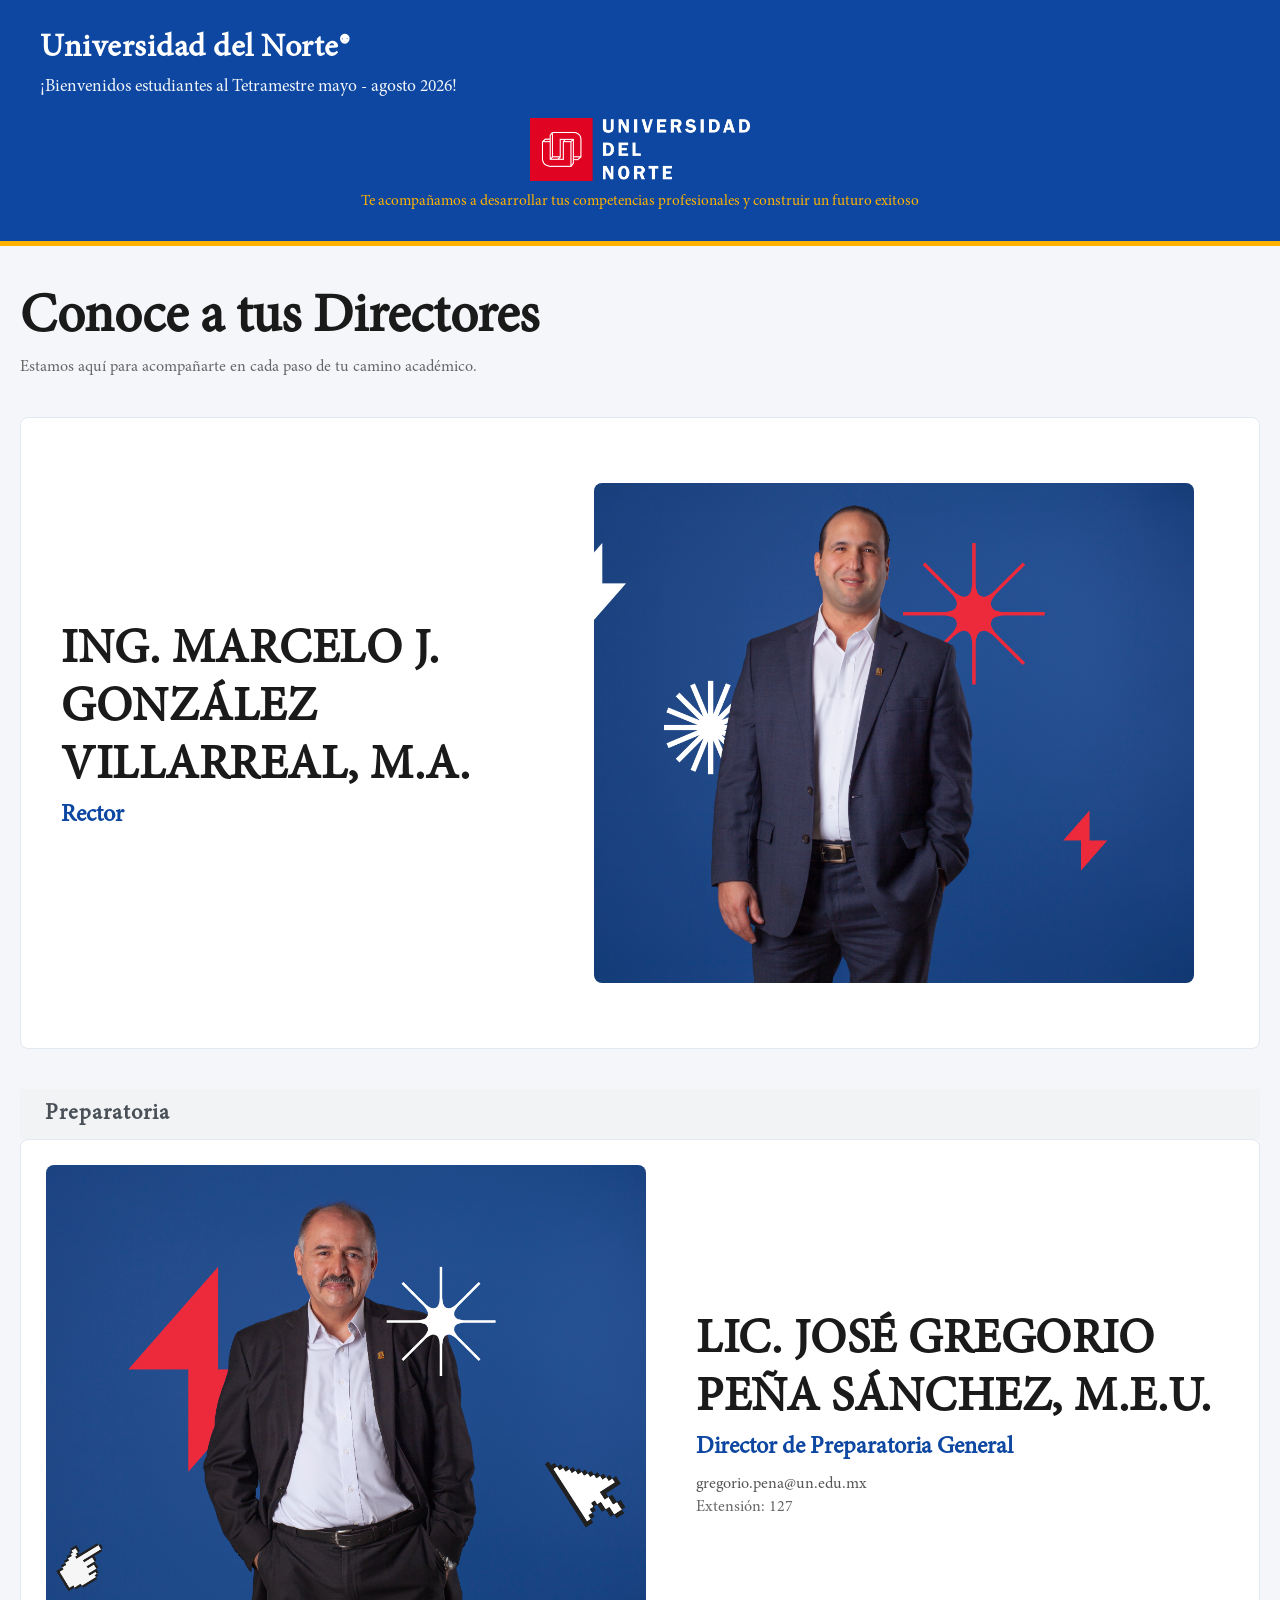
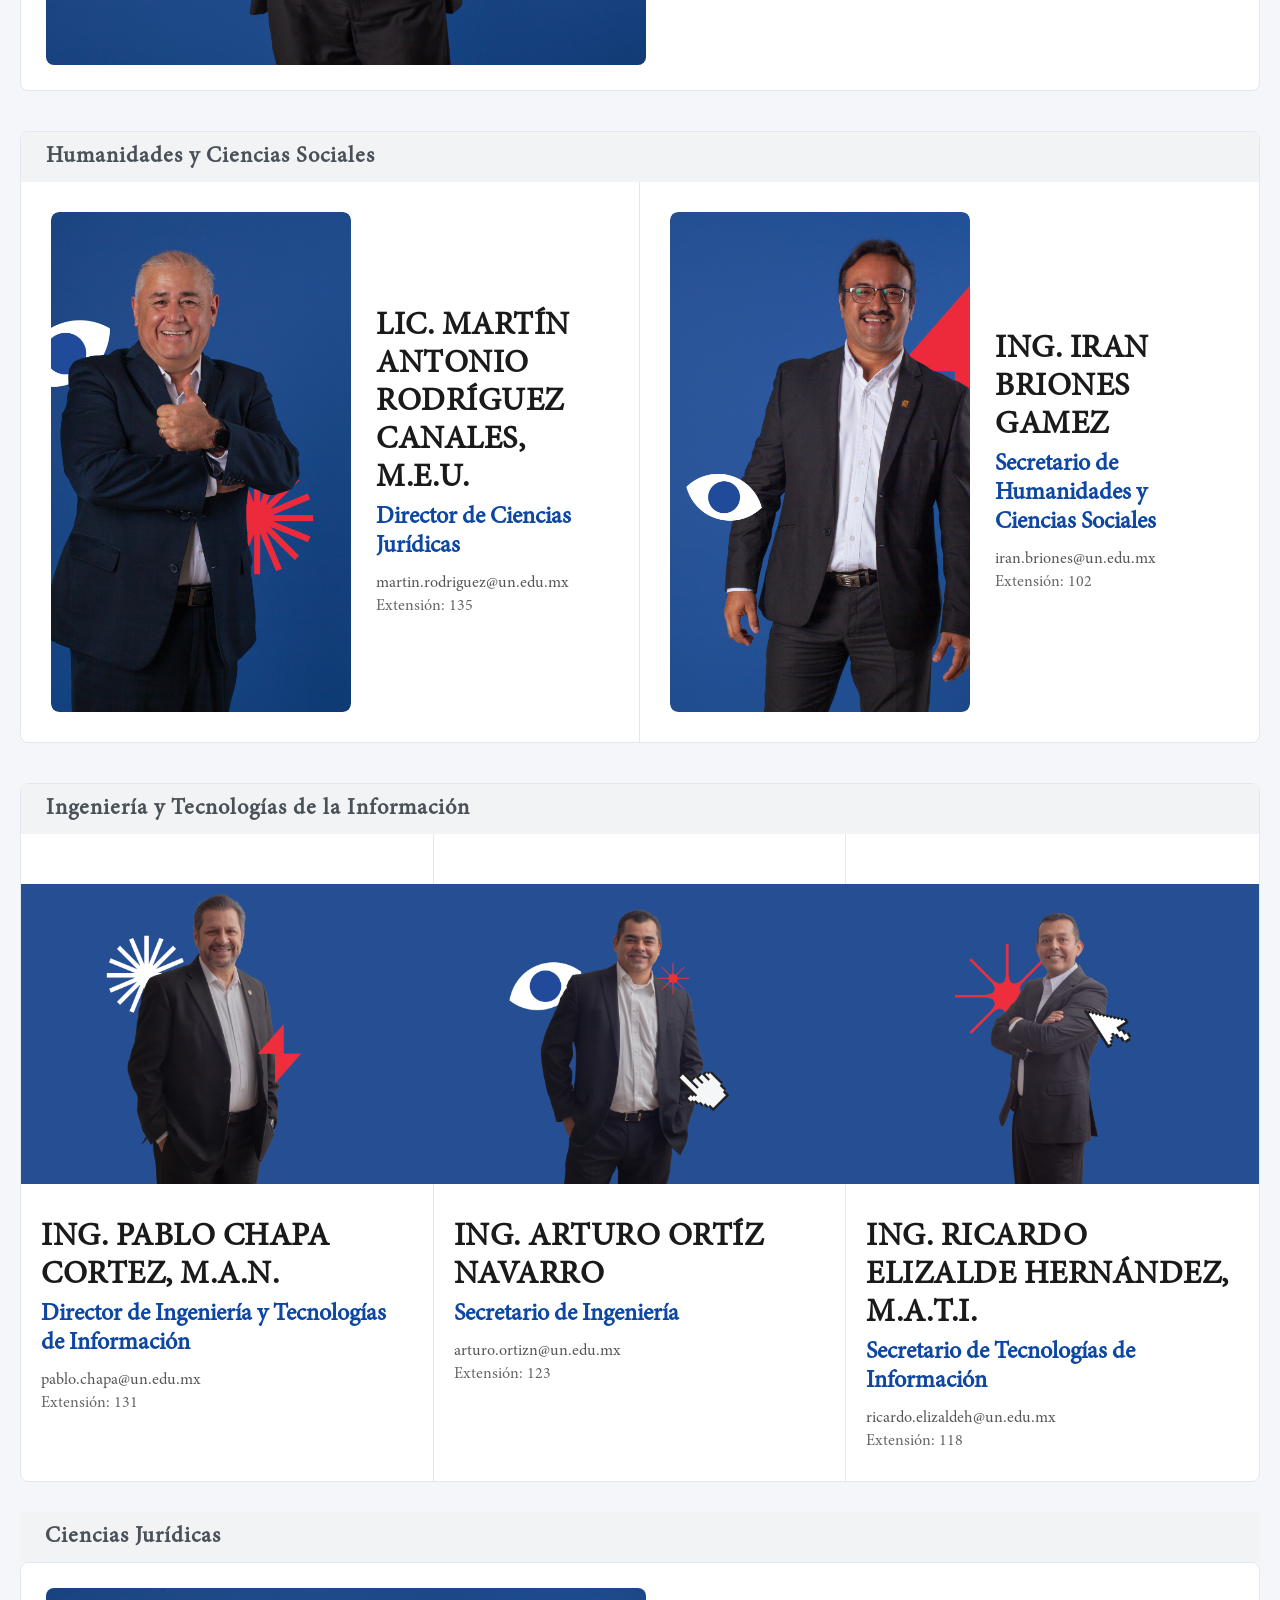
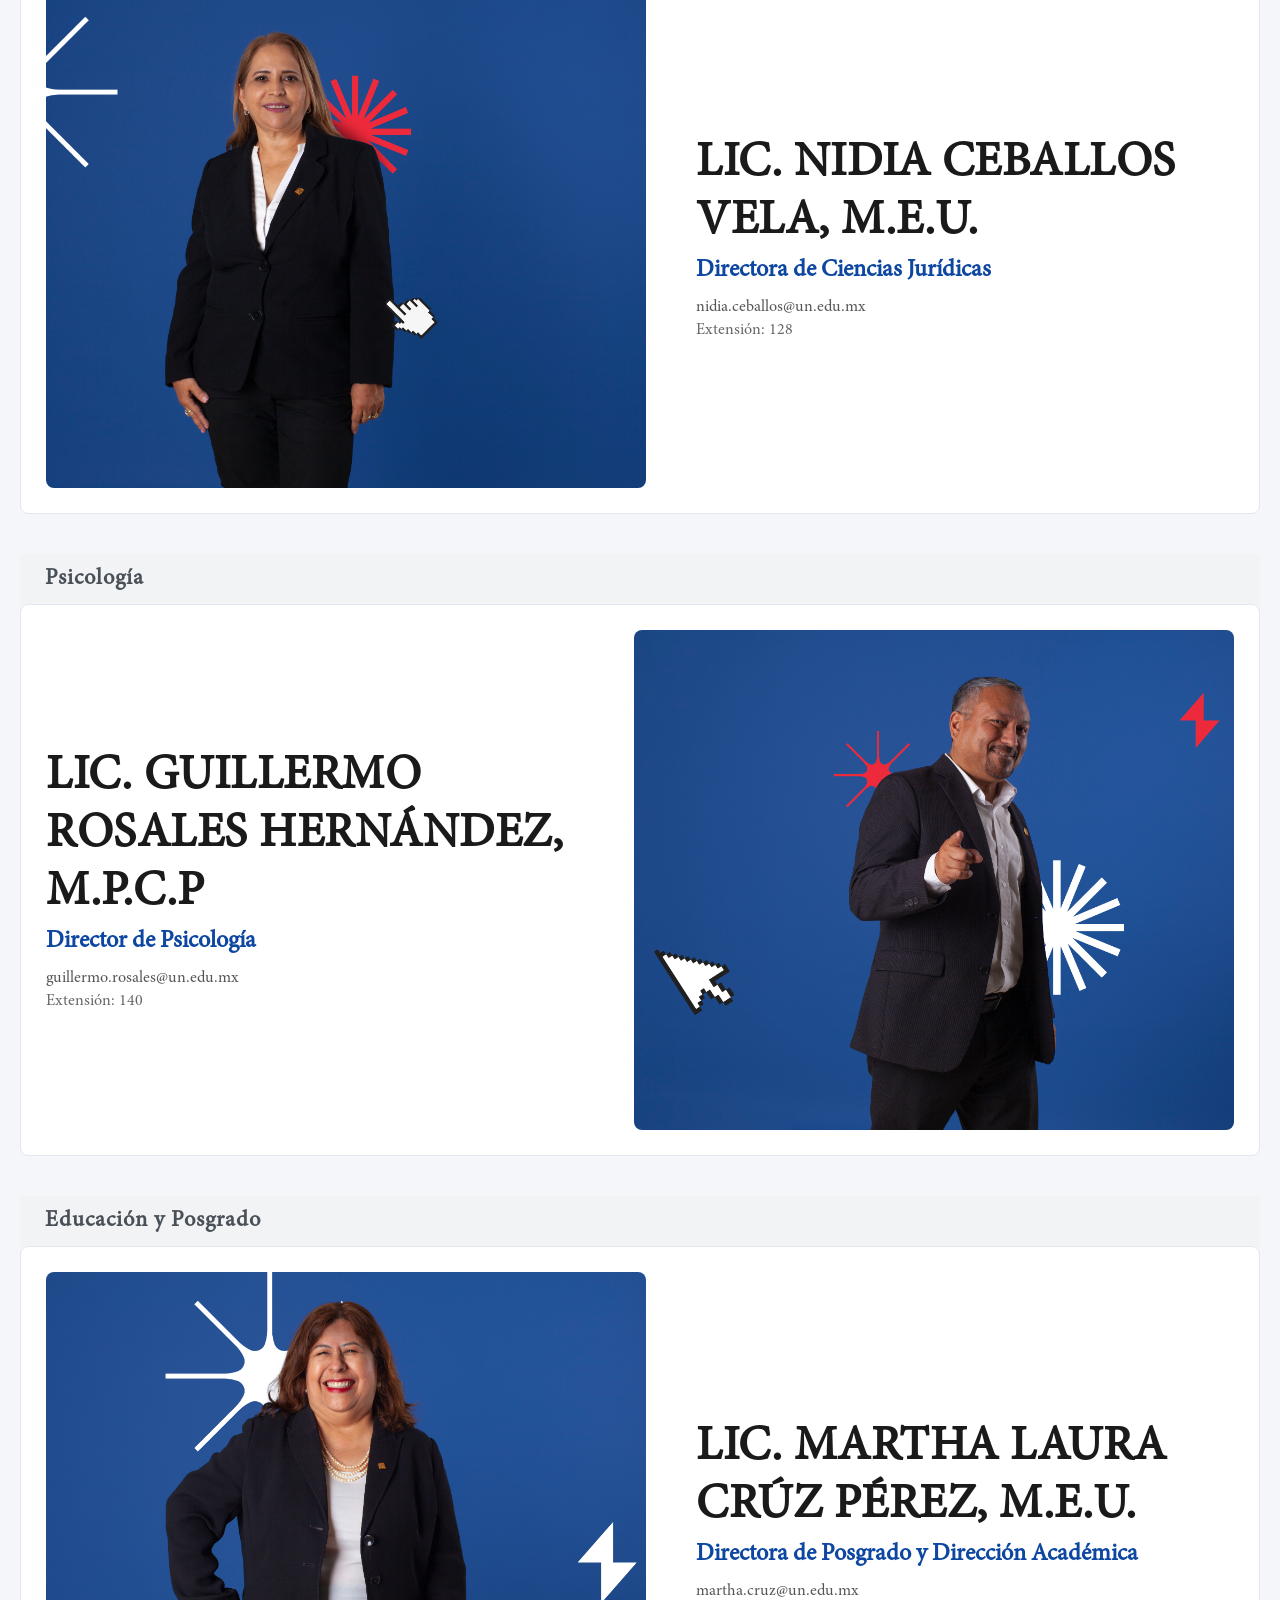
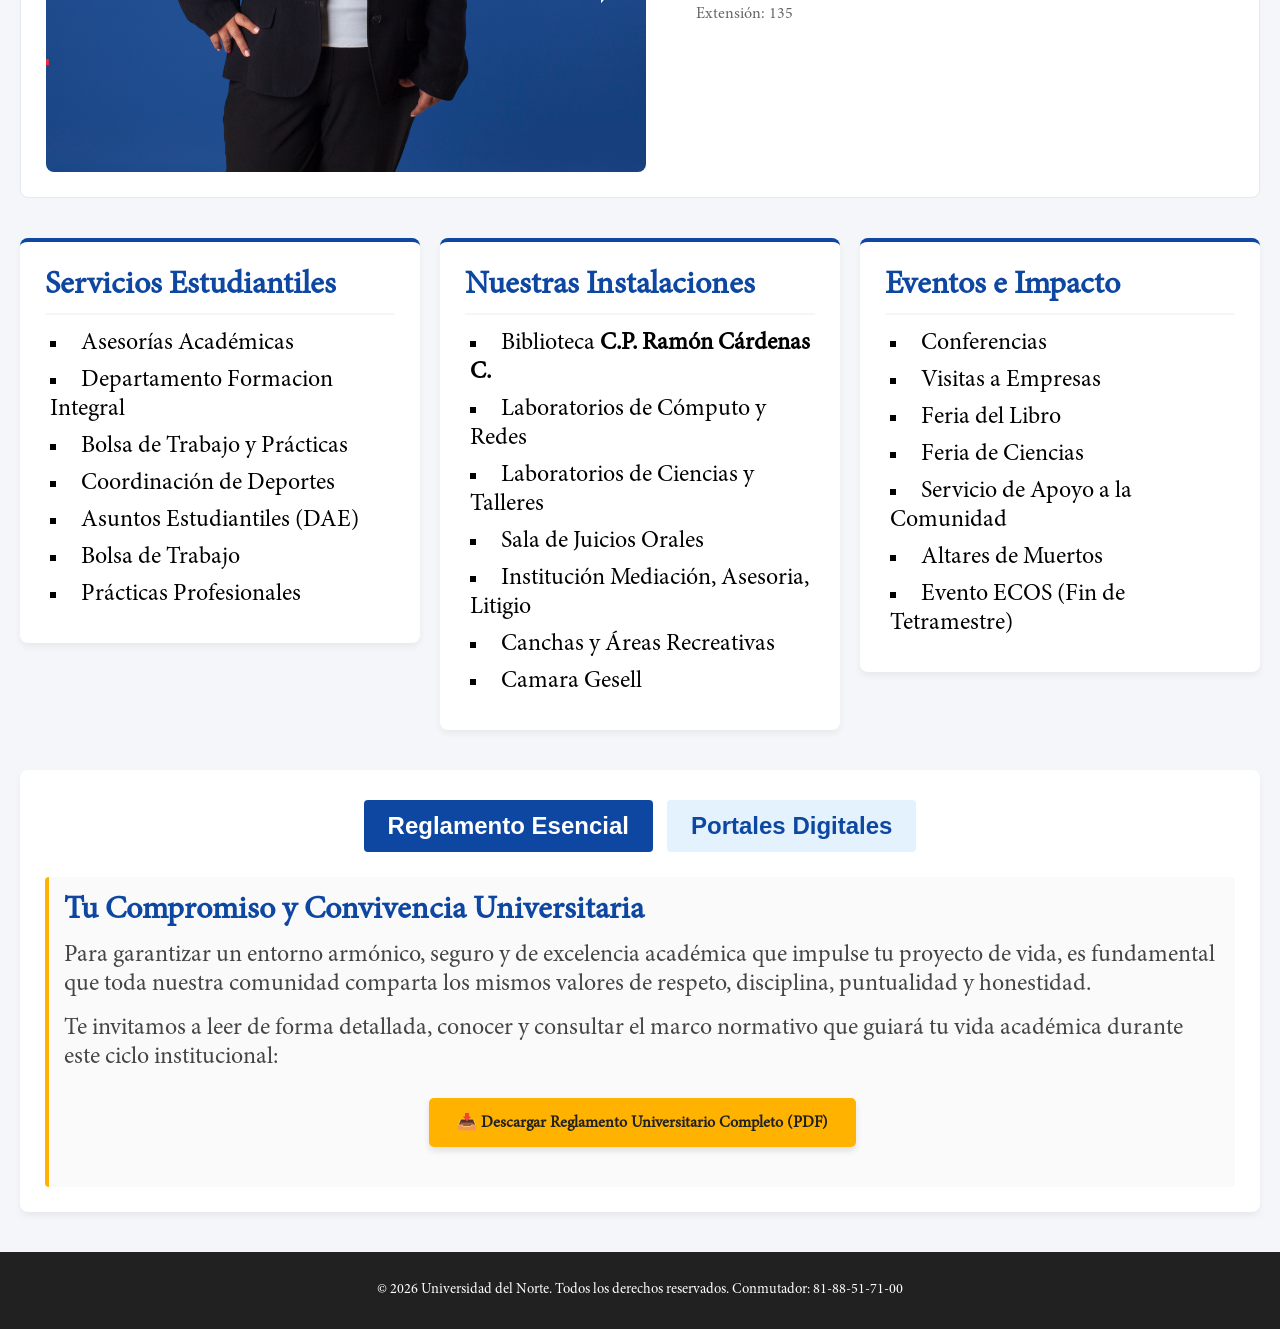
==== commit 4973074e: "cambios para los servicios y Reglamento" ====
--- a/202602/presentacion-202602-agencia.html
+++ b/202602/presentacion-202602-agencia.html
@@ -193,7 +193,108 @@
             </div>
         </section>
 
+        <section class="row">
+            <div class="col">
+                <div class="card">
+                    <h3>Servicios Estudiantiles</h3>
+                    <ul>
+                        <li>Asesorías Académicas</li>
+                        <li>Departamento Formacion Integral</li>
+                        <li>Bolsa de Trabajo y Prácticas</li>
+                        <li>Coordinación de Deportes</li>
+                        <li>Asuntos Estudiantiles (DAE)</li>
+                        <li>Bolsa de Trabajo </li>
+                        <li>Prácticas Profesionales</li>
+                    </ul>
+                </div>
+            </div>
+            <div class="col">
+                <div class="card">
+                    <h3>Nuestras Instalaciones</h3>
+                    <ul>
+                        <li>Biblioteca <b>C.P. Ramón Cárdenas C.</b></li>
+                        <li>Laboratorios de Cómputo y Redes</li>
+                        <li>Laboratorios de Ciencias y Talleres</li>
+                        <li>Sala de Juicios Orales</li>
+                        <li>Institución Mediación, Asesoria, Litigio</li>
+                        <li>Canchas y Áreas Recreativas</li>
+                        <li>Camara Gesell</li>
+                    </ul>
+                </div>
+            </div>
+            <div class="col">
+                <div class="card">
+                    <h3>Eventos e Impacto</h3>
+                    <ul>
+                        <li>Conferencias</li>
+                        <li>Visitas a Empresas</li>
+                        <li>Feria del Libro</li>
+                        <li>Feria de Ciencias</li>
+                        <li>Servicio de Apoyo a la Comunidad</li>
+                        <li>Altares de Muertos</li>
+                        <li>Evento ECOS (Fin de Tetramestre)</li>
+                    </ul>
+                </div>
+            </div>
+        </section>
+
+        <section class="tabs-container">
+            <div class="tab-buttons">
+                <button class="tab-btn active" onclick="switchTab(event, 'reglamento')">Reglamento Esencial</button>
+                <button class="tab-btn" onclick="switchTab(event, 'digital')">Portales Digitales</button>
+            </div>
+
+            <div id="reglamento" class="tab-content active">
+                <h4 class="tab-titulo">Tu Compromiso y Convivencia Universitaria</h4>
+                
+                <p style="margin-bottom: 15px; color: #444;">
+                    Para garantizar un entorno armónico, seguro y de excelencia académica que impulse tu proyecto de vida, es fundamental que toda nuestra comunidad comparta los mismos valores de respeto, disciplina, puntualidad y honestidad. 
+                </p>
+                
+                <p style="margin-bottom: 20px; color: #444; font-weight: 500;">
+                    Te invitamos a leer de forma detallada, conocer y consultar el marco normativo que guiará tu vida académica durante este ciclo institucional:
+                </p>
+
+                <div class="contenedor-btn-reglamento">
+                    <a href="../doc/reglamento_general_un.pdf" target="_blank" class="btn-reglamento">
+                        📥 Descargar Reglamento Universitario Completo (PDF)
+                    </a>
+                </div>
+
+                <!-- <div style="background-color: #fff; border-left: 4px solid #ffb300; padding: 12px; margin-top: 15px; border-radius: 0 4px 4px 0;">
+                    <span style="color:#0d47a1; font-weight:bold;">📌 Recordatorio Importante:</span> 
+                    Como parte de nuestro compromiso con la salud y el medio ambiente, recuerda que somos una <strong>Universidad Libre de Tabaco y Cigarros Electrónicos</strong> en todas nuestras instalaciones.
+                </div> -->
+            </div>
+
+            <div id="digital" class="tab-content">
+                <h4 style="color:#0d47a1; margin-bottom:10px;">Accesos Rápidos:</h4>
+                <p>• Sitio Oficial: <a href="http://un.edu.mx" target="_blank" style="color:#0d47a1;">un.edu.mx</a></p>
+                <p>• Aula Virtual: <a href="http://un.neolms.com" target="_blank" style="color:#0d47a1;">un.neolms.com</a></p>
+                <p>• Facebook: <a href="https://www.facebook.com/UNMTY" target="_blank" style="color:#0d47a1;">@UNMTY</a></p>
+                <p>• Instagram: <a href="https://www.instagram.com/un_mty/" target="_blank" style="color:#0d47a1;">@UN_MTY</a></p>
+            </div>
+        </section>
     </main>
-    
+
+    <footer>
+        <p>&copy; 2026 Universidad del Norte. Todos los derechos reservados. Conmutador: 81-88-51-71-00</p>
+    </footer>
+
+    <script>
+        function switchTab(evt, tabId) {
+            var i, tabcontent, tablinks;
+            tabcontent = document.getElementsByClassName("tab-content");
+            for (i = 0; i < tabcontent.length; i++) {
+                tabcontent[i].className = tabcontent[i].className.replace(" active", "");
+            }
+            tablinks = document.getElementsByClassName("tab-btn");
+            for (i = 0; i < tablinks.length; i++) {
+                tablinks[i].className = tablinks[i].className.replace(" active", "");
+            }
+            document.getElementById(tabId).className += " active";
+            evt.currentTarget.className += " active";
+        }
+    </script>
 </body>
 </html>
--- a/202602/style-agencia.css
+++ b/202602/style-agencia.css
@@ -178,7 +178,7 @@
 }
 
 /* ========================================================
-   DISEÑO DE FRANJA UNIFICADA (PREPARATOTIA)
+   DISEÑO PARA UN DIRECTOR
    ======================================================== */
 
 .seccion-un-director {
@@ -383,6 +383,145 @@
     margin: 20px; /* Separación de la foto en móvil */
 }
 
+
+/* Contenido General (Bloques Tradicionales) */
+.row {
+    margin: 20px -10px;
+}
+.row::after {
+    content: "";
+    display: table;
+    clear: both;
+}
+.col {
+    float: left;
+    width: 100%;
+    padding: 0 10px;
+    margin-bottom: 20px;
+}
+.card {
+    background: #ffffff;
+    padding: 25px;
+    border-radius: 8px;
+    min-height: 250px;
+    box-shadow: 0 4px 6px rgba(0,0,0,0.05);
+    border-top: 4px solid #0d47a1;
+}
+.card h3 {
+    color: #0d47a1;
+    margin-bottom: 15px;
+    border-bottom: 2px solid #f4f6f9;
+    padding-bottom: 8px;
+    font-size: 2.0rem;
+}
+.card ul {
+    list-style-position: inside;
+    list-style-type: square;
+    padding-left: 5px;
+}
+.card li {
+    margin-bottom: 8px;
+    font-size: 1.5rem;
+}
+
+
+/* Pestañas */
+.tabs-container {
+    background: #ffffff;
+    padding: 25px;
+    border-radius: 8px;
+    margin: 20px 0;
+    box-shadow: 0 4px 6px rgba(0,0,0,0.05);
+}
+.tab-buttons {
+    text-align: center;
+    margin-bottom: 20px;
+}
+.tab-btn {
+    background-color: #e3f2fd;
+    border: none;
+    color: #0d47a1;
+    padding: 12px 24px;
+    cursor: pointer;
+    font-weight: bold;
+    font-size: 1.5rem;
+    border-radius: 4px;
+    margin: 5px;
+    transition: background 0.3s;
+}
+.tab-btn.active, .tab-btn:hover {
+    background-color: #0d47a1;
+    color: #ffffff;
+}
+.tab-content {
+    display: none;
+    padding: 15px;
+    background: #fafafa;
+    border-radius: 4px;
+    border-left: 4px solid #ffb300;
+    font-size: 1.5rem;
+
+}
+.tab-content.active {
+    display: block;
+}
+.tab-titulo {
+    color: #0d47a1;
+    margin-bottom: 12px;
+    font-size: 2rem;
+    font-weight: bold;
+    /*style="color:#0d47a1; margin-bottom:12px; font-size:1.15rem;"*/
+}
+.contenedor-btn-reglamento {
+    text-align: center;
+    margin: 25px 0;
+    font-size: 1.5rem;
+    /*style="text-align: center; margin: 25px 0;"*/
+}
+
+/* Pie de Página */
+footer {
+    background-color: #212121;
+    color: #ffffff;
+    text-align: center;
+    padding: 30px 20px;
+    margin-top: 40px;
+    font-size: 0.9rem;
+}
+
+        /* Estilo Profesional para el Botón del Reglamento PDF */
+.btn-reglamento {
+    display: inline-block;
+    background-color: #ffb300; /* Amarillo institucional */
+    color: #212121;            /* Texto oscuro para excelente contraste y lectura */
+    padding: 14px 28px;
+    font-size: 1rem;
+    font-weight: bold;
+    text-decoration: none;
+    border-radius: 5px;
+    box-shadow: 0 4px 6px rgba(0,0,0,0.1);
+    transition: background-color 0.3s, transform 0.2s, box-shadow 0.3s;
+}
+
+.btn-reglamento:hover {
+    background-color: #ffa000; /* Un tono un poco más oscuro al pasar el mouse */
+    box-shadow: 0 6px 12px rgba(0,0,0,0.15);
+    transform: translateY(-2px); /* Efecto sutil de levante */
+}
+
+.btn-reglamento:active {
+    transform: translateY(0);
+}
+
+
+
+
+
+
+
+
+
+
 /* ========================================================
    RESPONSIVO: ALINEACIÓN EN 3 COLUMNAS PARA PC
    ======================================================== */
@@ -402,14 +541,7 @@
         border-bottom: none;
         border-right: 1px solid #e2e8f0; /* Líneas separadoras entre columnas */
     }
-}
-
-
-
-/* ========================================================
-   RESPONSIVO: COMPORTAMIENTO LADO A LADO PARA PC
-   ======================================================== */
-@media (min-width: 992px) {
+
     .contenedor-pares {
         flex-direction: row; /* Se ponen en paralelo: mitad y mitad */
         align-items: stretch;
@@ -433,6 +565,10 @@
    RESPONSIVO: DISTRIBUCIÓN LADO A LADO PARA COMPUTADORAS
    ======================================================== */
 @media (min-width: 768px) {
+    .col {
+        width: 33.33%;
+    }
+
     .tarjeta-rector {
         flex-direction: row; /* Se alinea horizontalmente en pantallas grandes */
         padding: 40px;
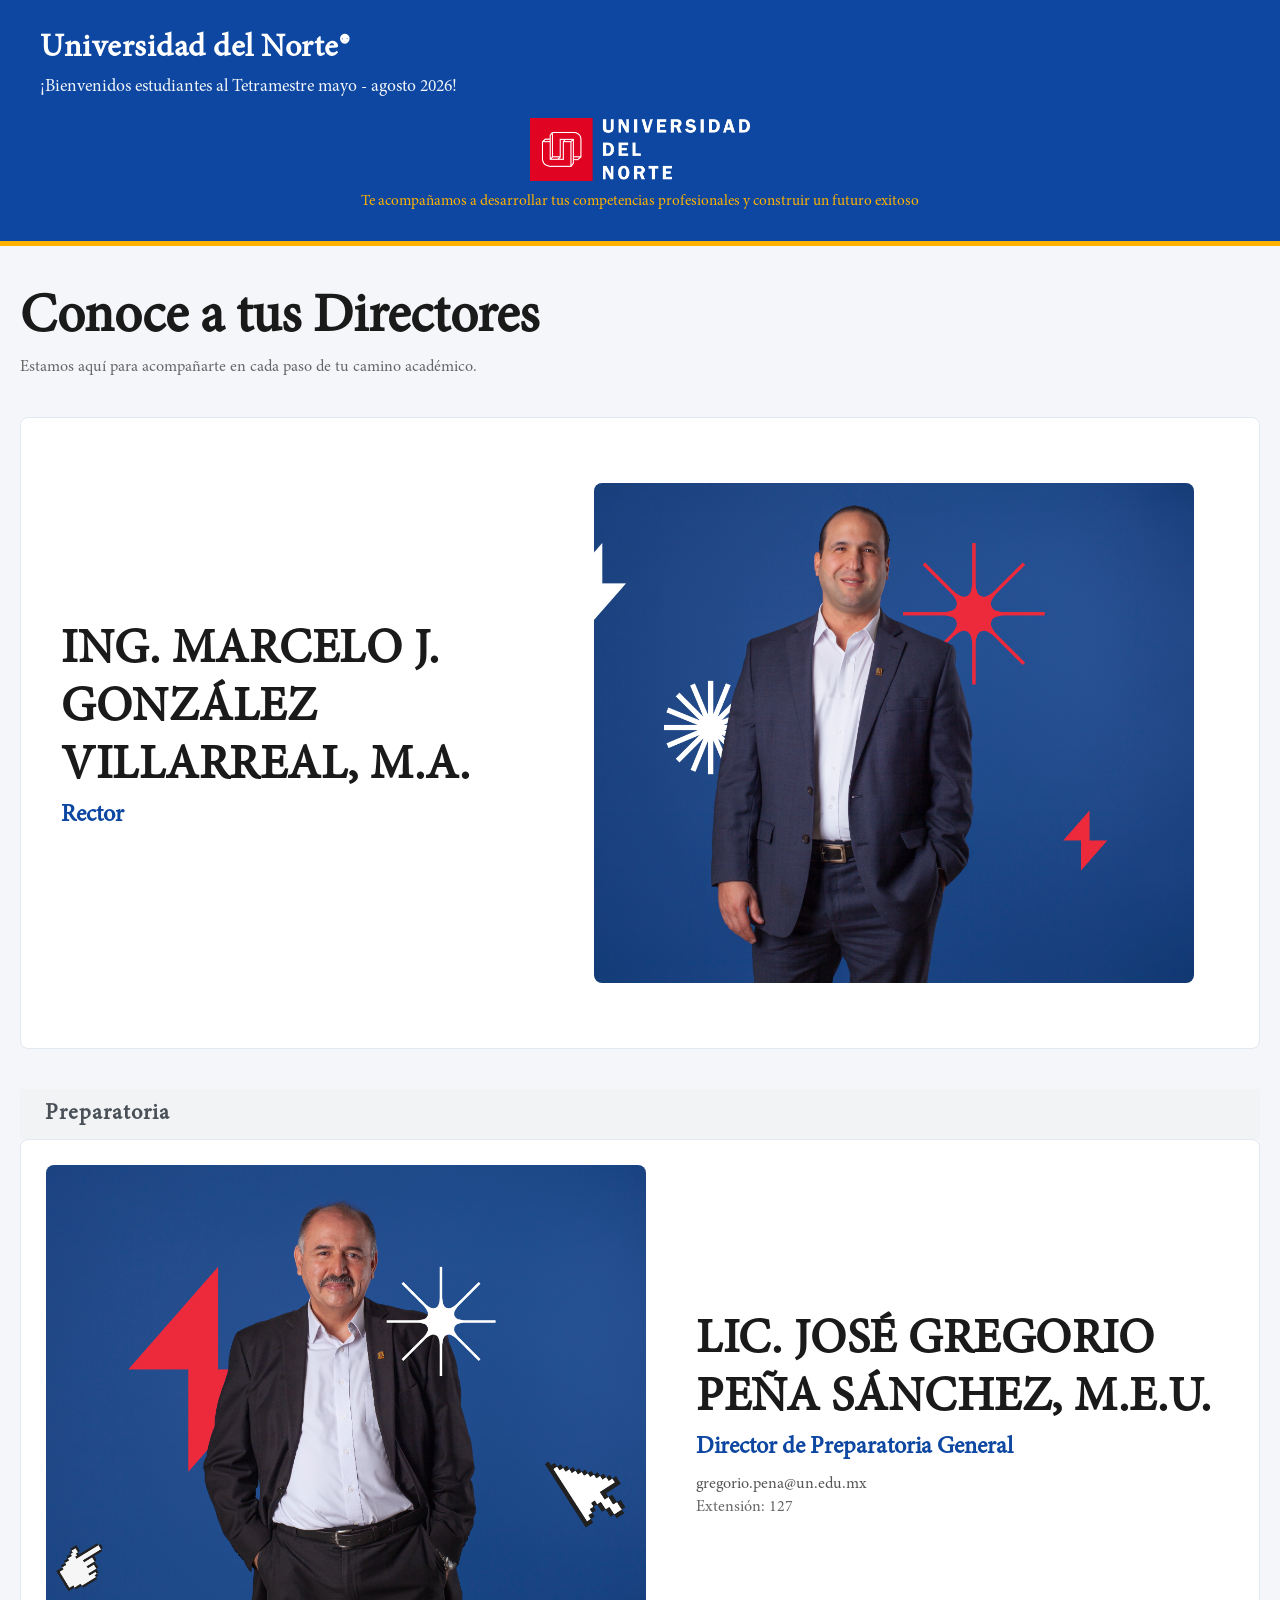
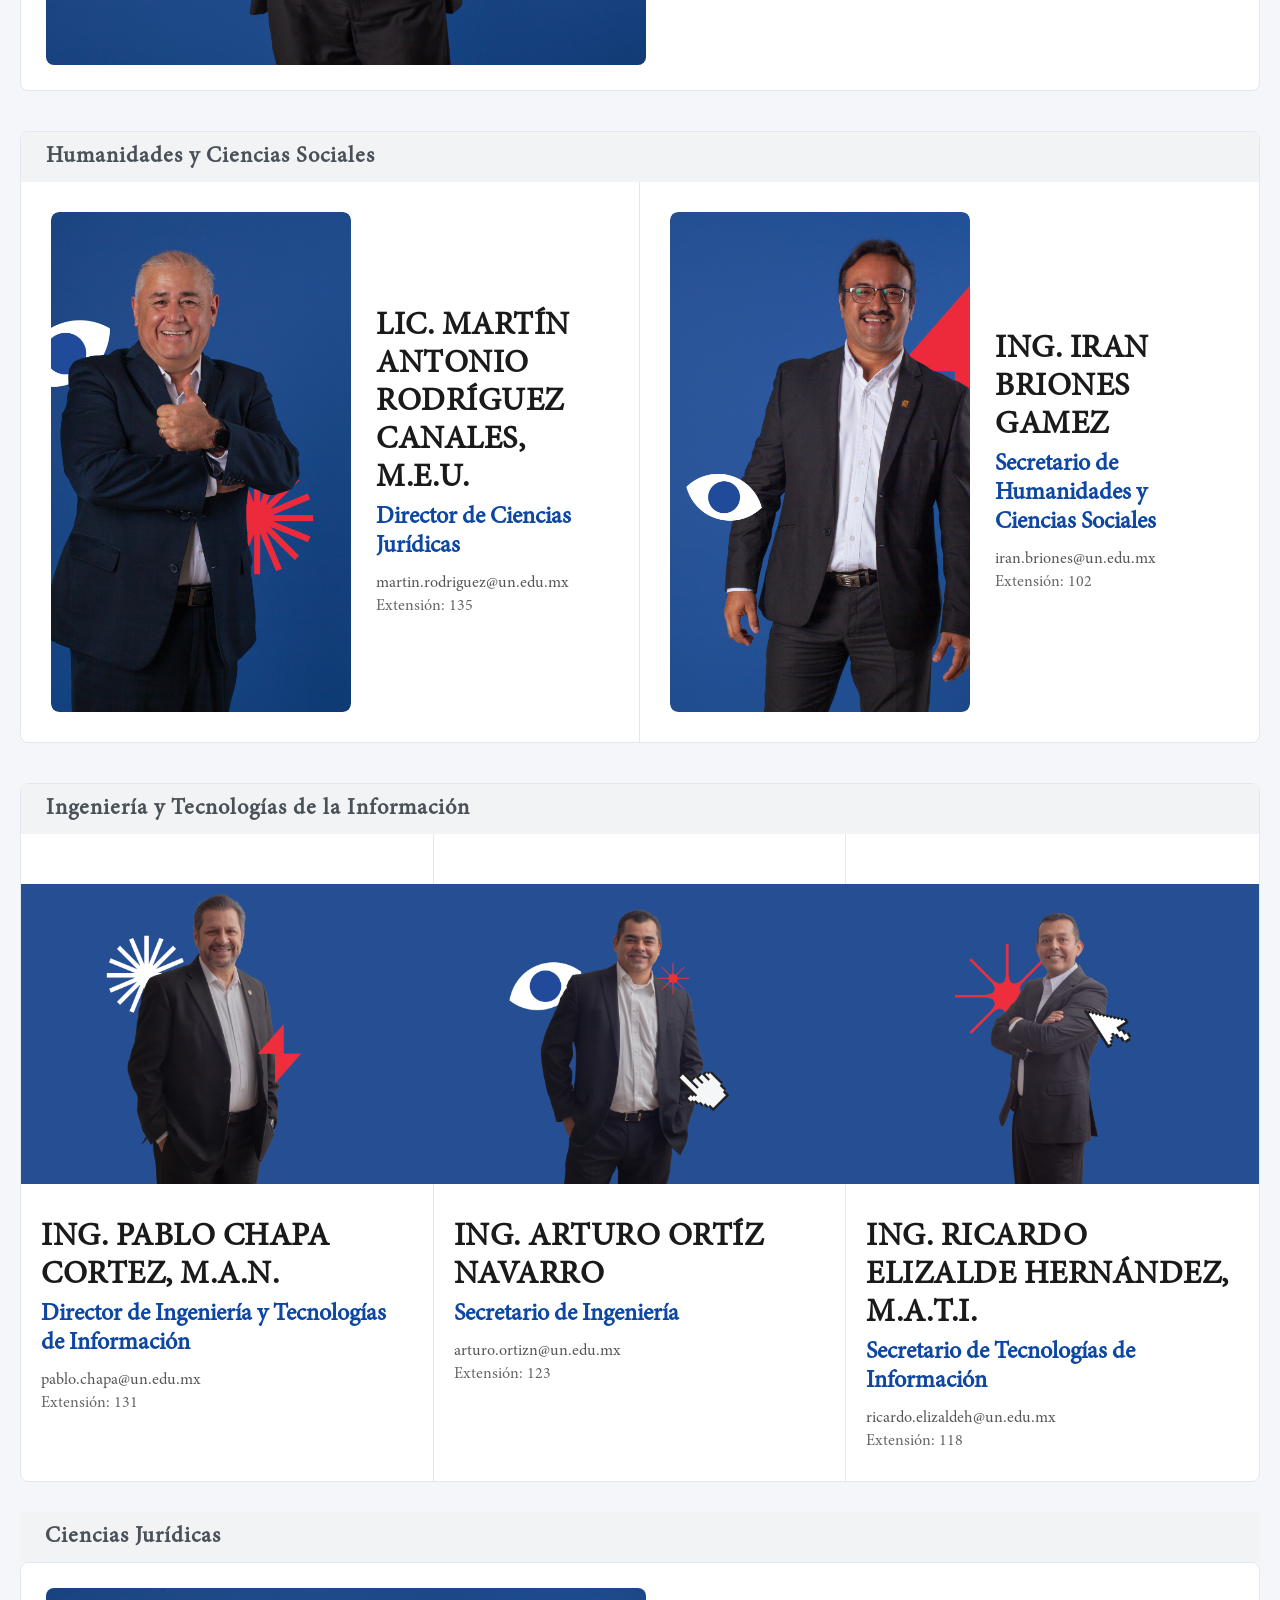
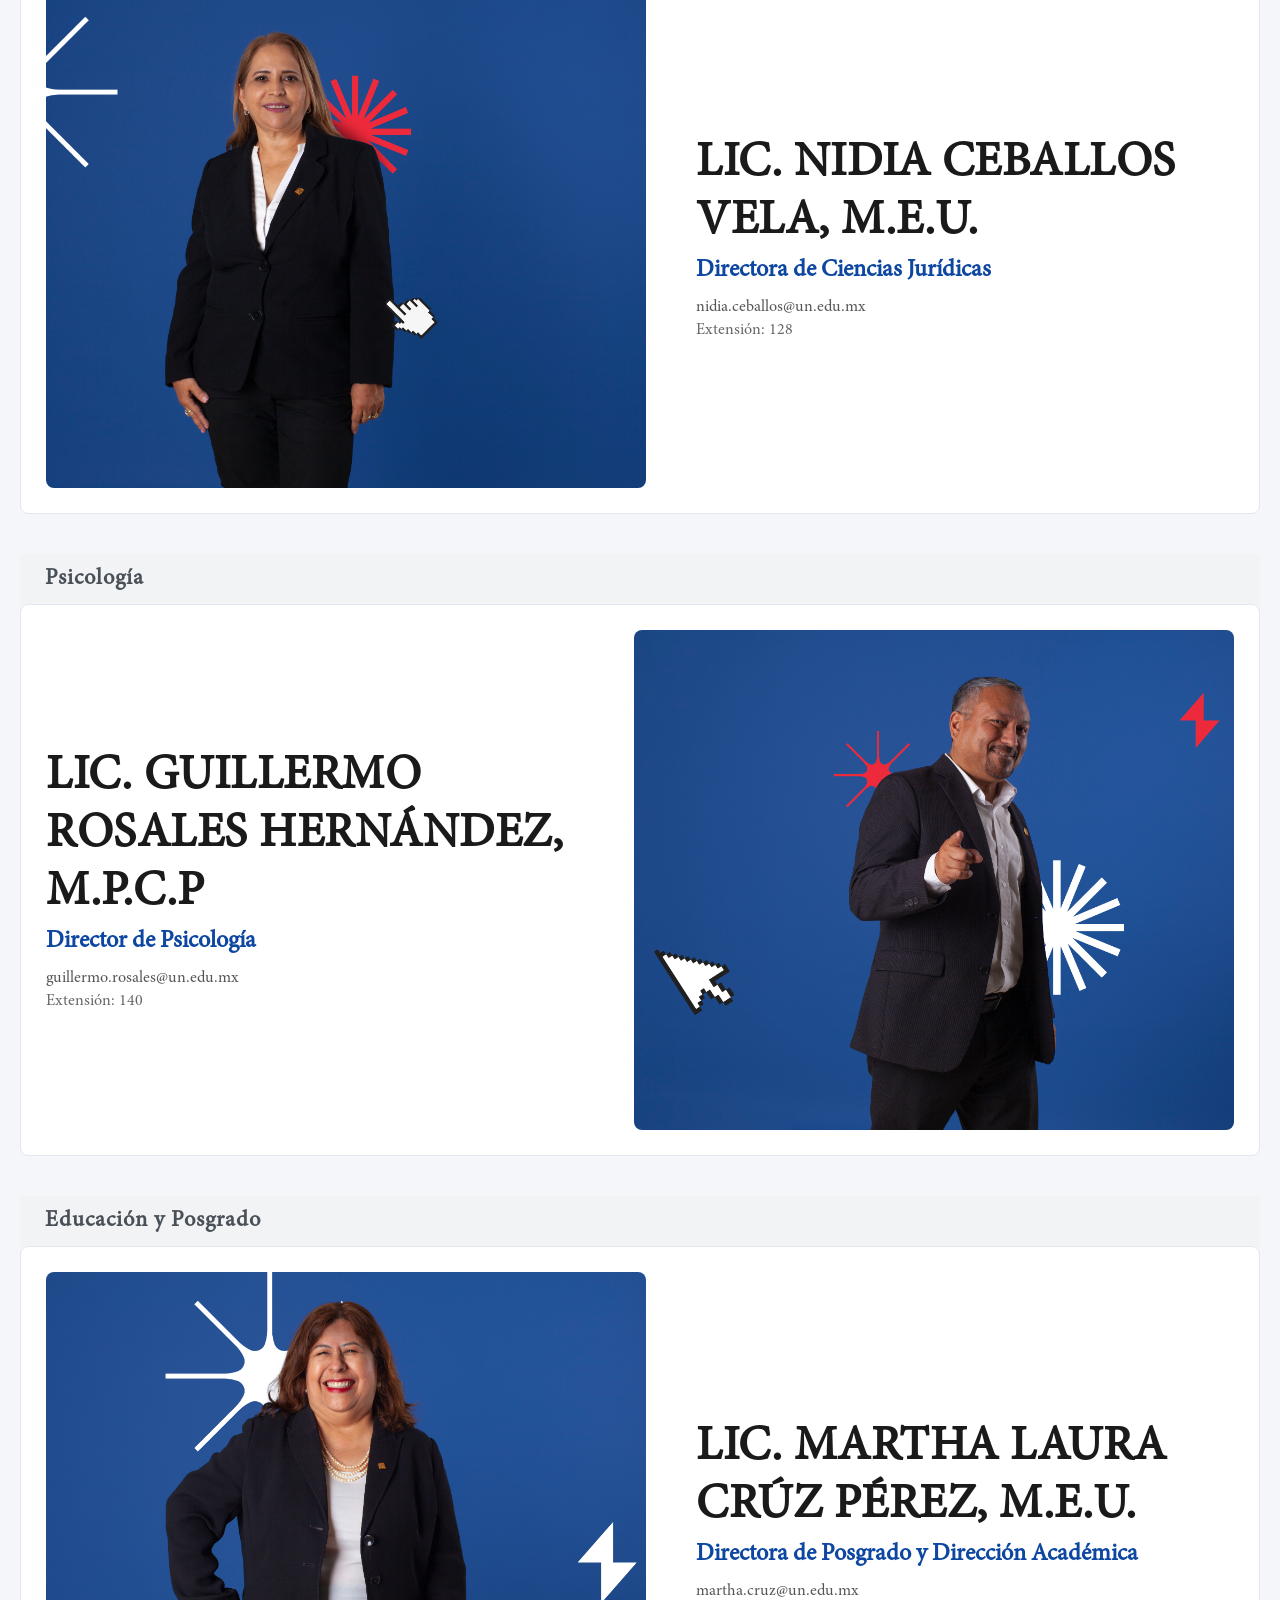
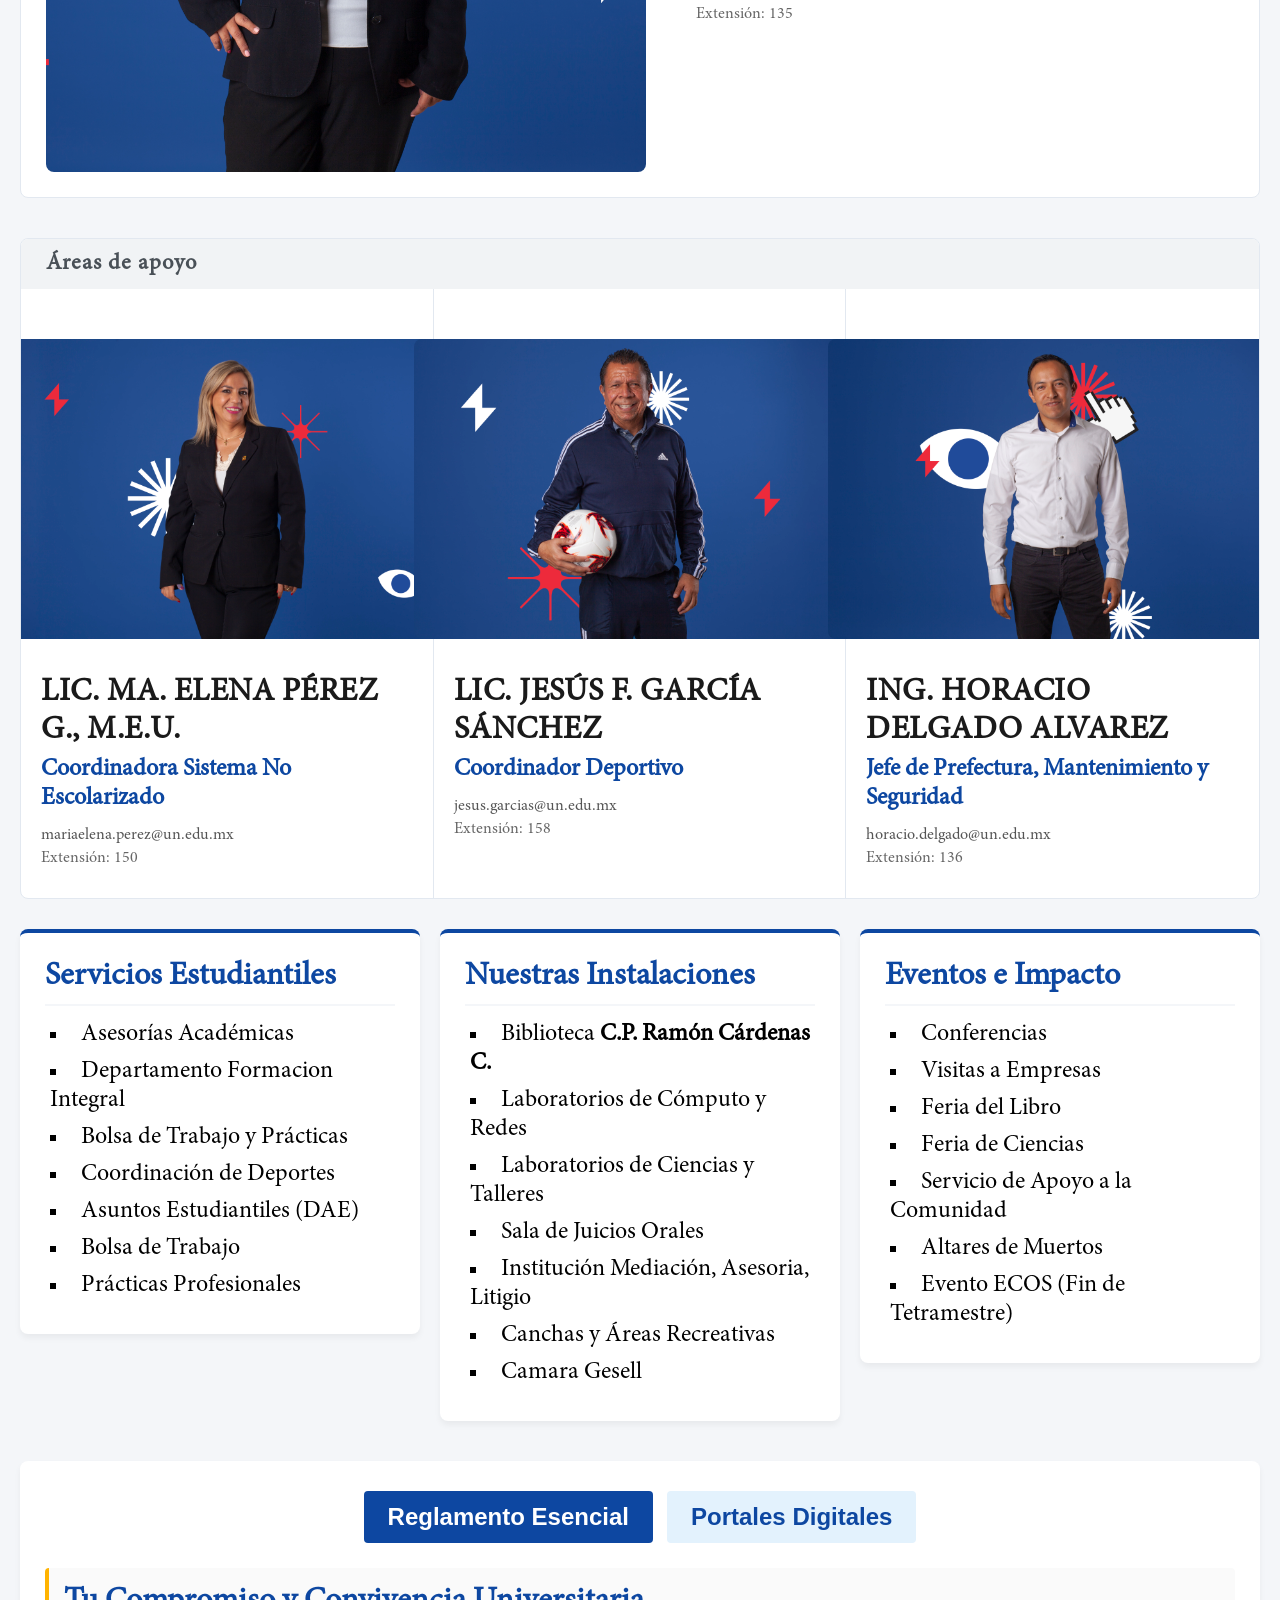
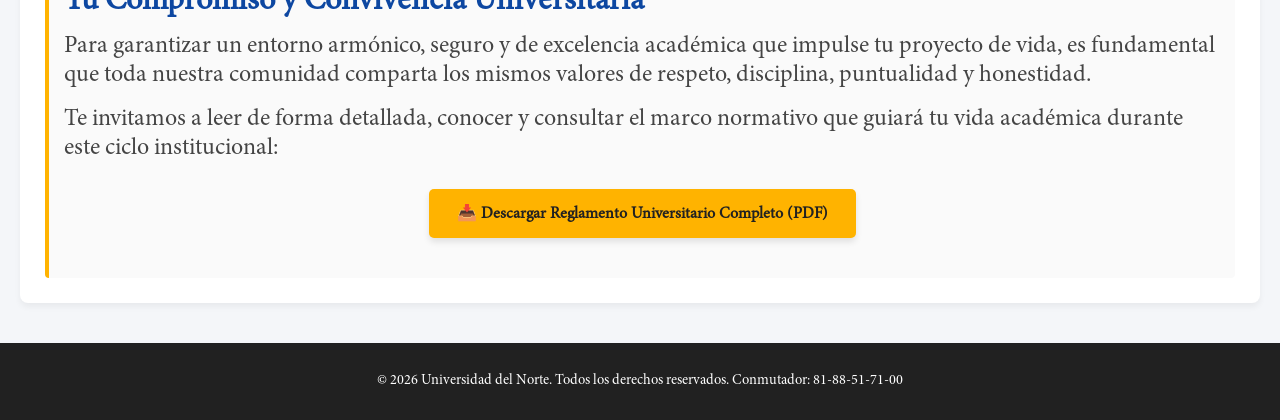
==== commit b00ba840: "Se terminan las áreas de apoyo" ====
--- a/202602/presentacion-202602-agencia.html
+++ b/202602/presentacion-202602-agencia.html
@@ -190,6 +190,50 @@
                         <p class="ext-tel">Extensión: 135</p>
                     </div>
                 </div>
+            </div>
+        </section>
+
+        <section class="seccion-tres-directores">
+            <div class="franja-titulo-gris">Áreas de apoyo</div>
+            
+            <div class="contenedor-tercias">
+                
+                <div class="tarjeta-tercia-individual">
+                    <div class="director-foto-contenedor-tres">
+                        <img src="directores-original/maria_elena.jpg" alt="Coordinadora de Sistema No Escolarizado" class="director-foto">
+                    </div>
+                    <div class="bloque-texto-interior-vertical">
+                        <h3 class="director-nombre-para-dos">LIC. MA. ELENA PÉREZ G., M.E.U.</h3>
+                        <p class="director-puesto">Coordinadora Sistema No Escolarizado</p>
+                        <p class="contacto-email"><a href="mailto:mariaelena.perez@un.edu.mx">mariaelena.perez@un.edu.mx</a></p>
+                        <p class="ext-tel">Extensión: 150</p>
+                    </div>
+                </div>
+
+                <div class="tarjeta-tercia-individual">
+                    <div class="director-foto-contenedor-tres">
+                        <img src="directores-original/jesus.jpg" alt="Coordinador Deportivo" class="director-foto">
+                    </div>
+                    <div class="bloque-texto-interior-vertical">
+                        <h3 class="director-nombre-para-dos">LIC. JESÚS F. GARCÍA SÁNCHEZ</h3>
+                        <p class="director-puesto">Coordinador Deportivo</p>
+                        <p class="contacto-email"><a href="mailto:jesus.garcias@un.edu.mx">jesus.garcias@un.edu.mx</a></p>
+                        <p class="ext-tel">Extensión: 158</p>
+                    </div>
+                </div>
+
+                <div class="tarjeta-tercia-individual">
+                    <div class="director-foto-contenedor-tres">
+                        <img src="directores-original/horacio.jpg" alt="Prefectura Mantenimiento y Seguridad" class="director-foto">
+                    </div>
+                    <div class="bloque-texto-interior-vertical">
+                        <h3 class="director-nombre-para-dos">ING. HORACIO DELGADO ALVAREZ</h3>
+                        <p class="director-puesto">Jefe de Prefectura, Mantenimiento y Seguridad</p>
+                        <p class="contacto-email"><a href="mailto:horacio.delgado@un.edu.mx">horacio.delgado@un.edu.mx</a></p>
+                        <p class="ext-tel">Extensión: 136</p>
+                    </div>
+                </div>
+
             </div>
         </section>
 
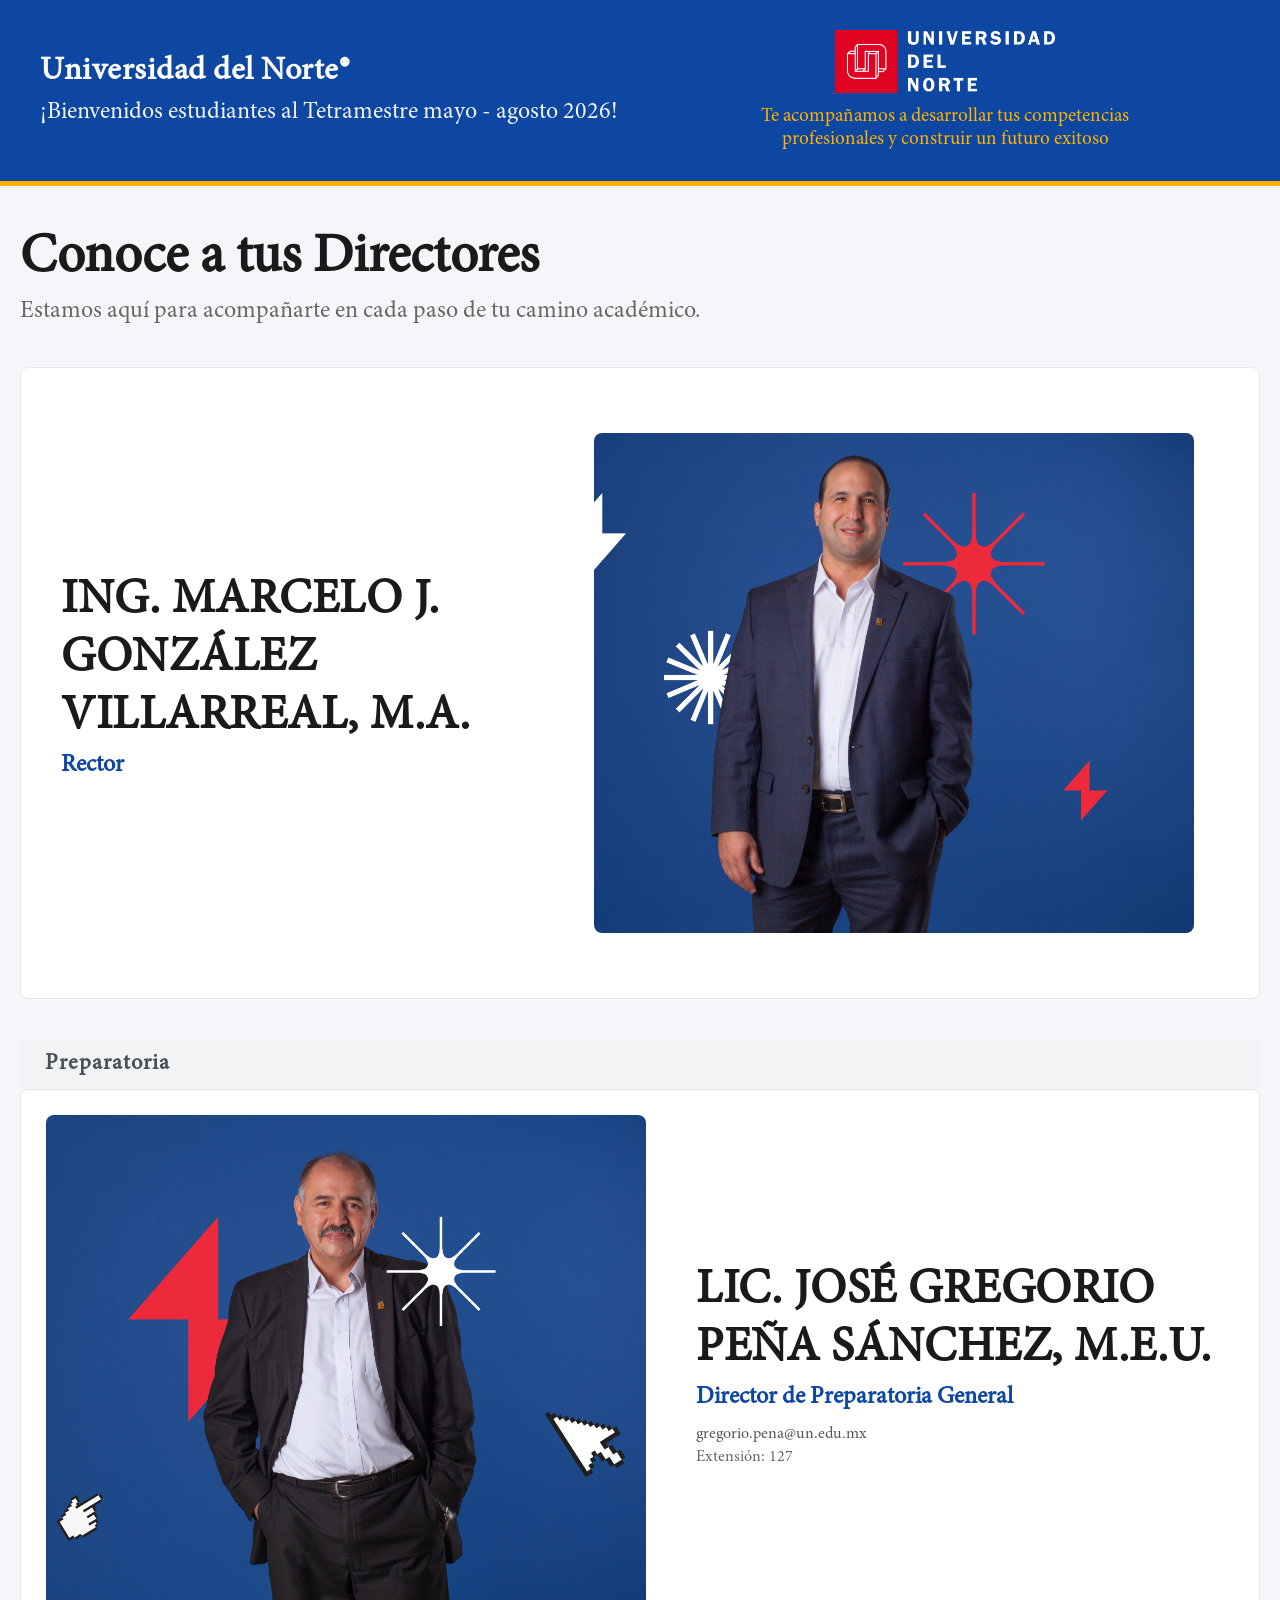
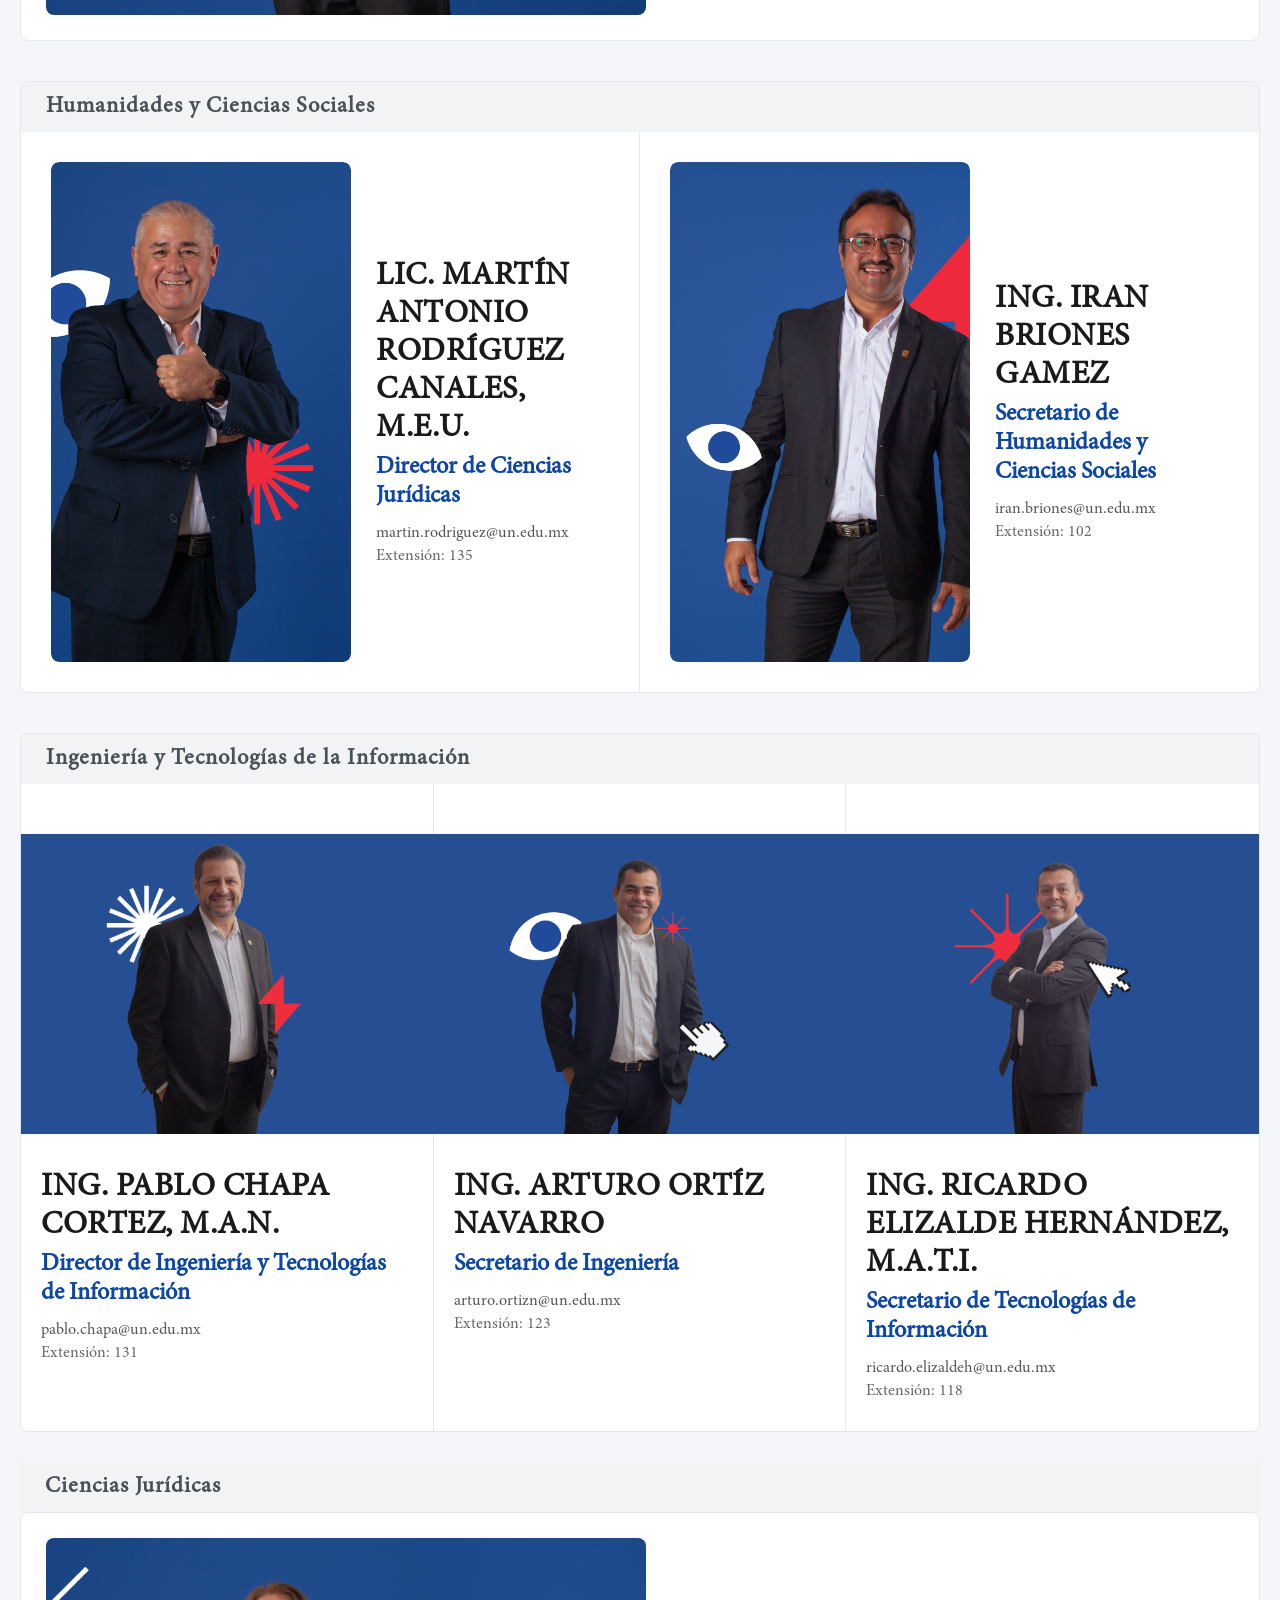
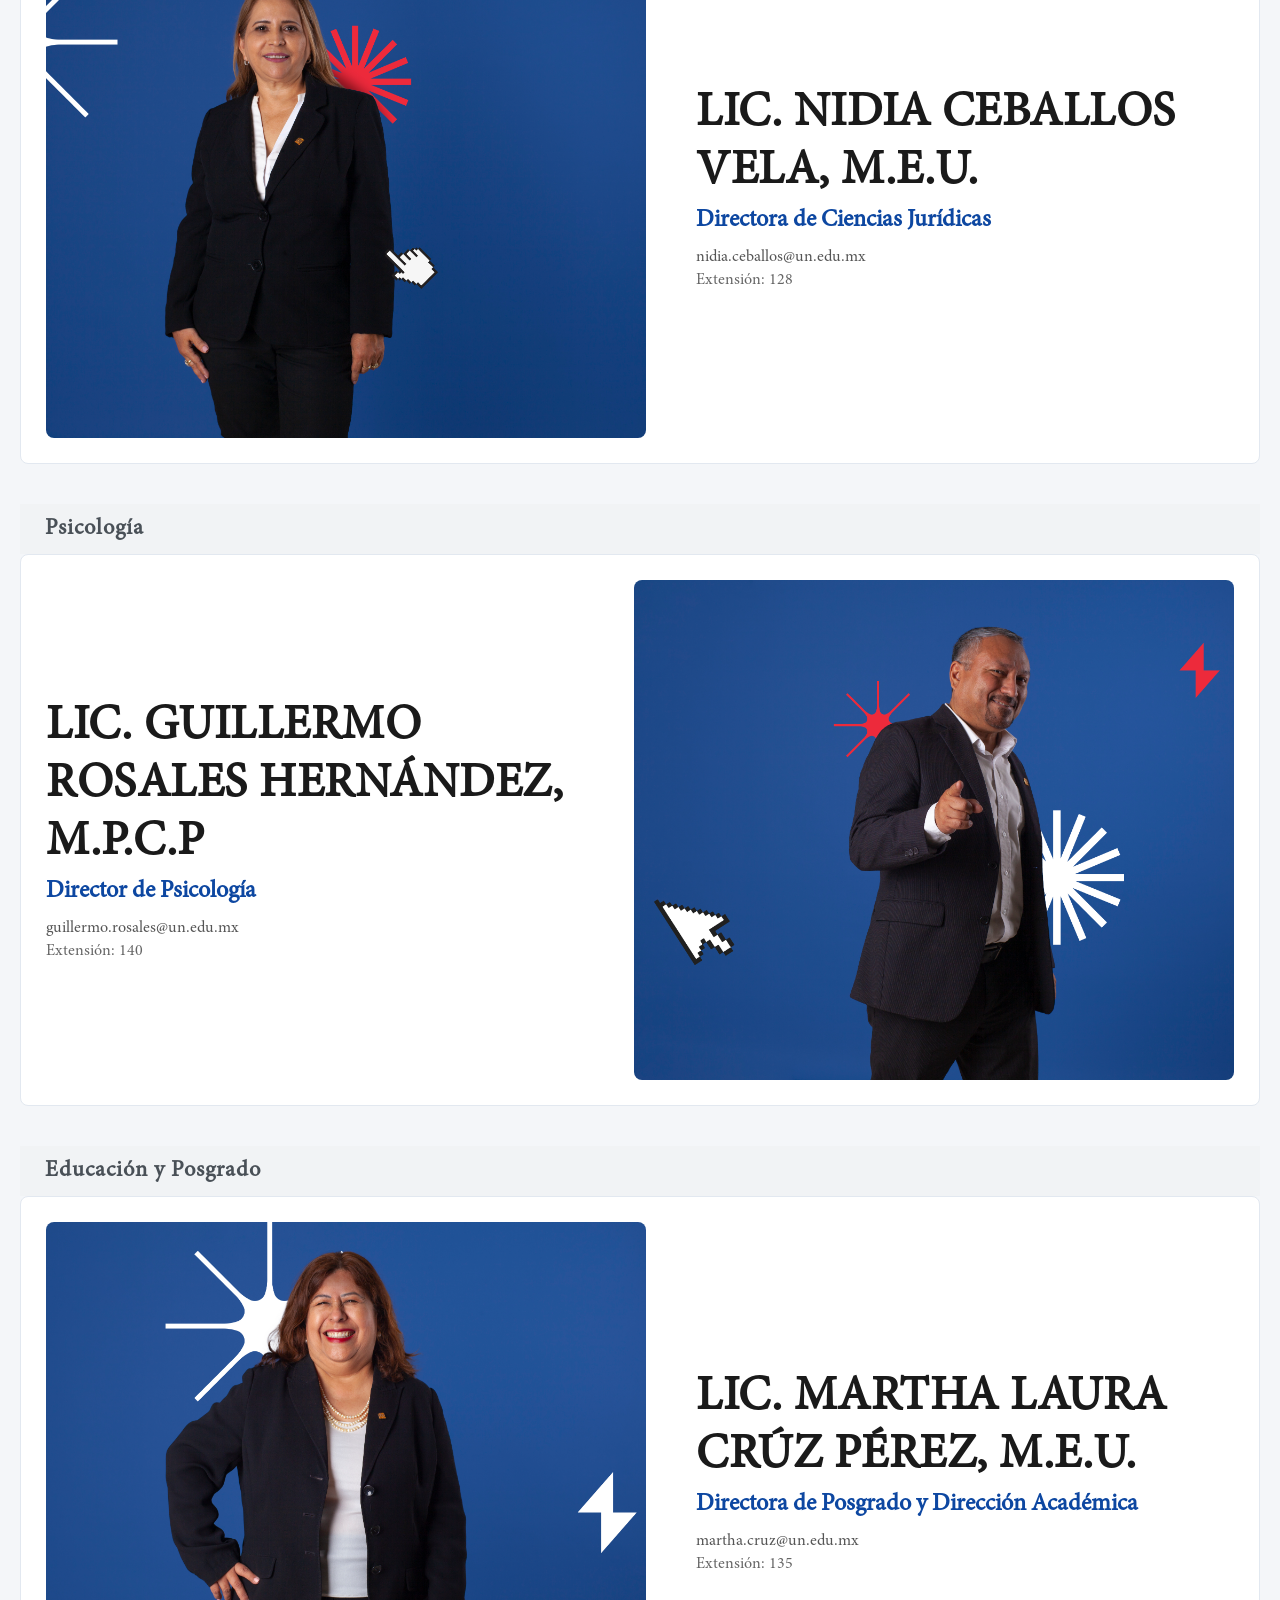
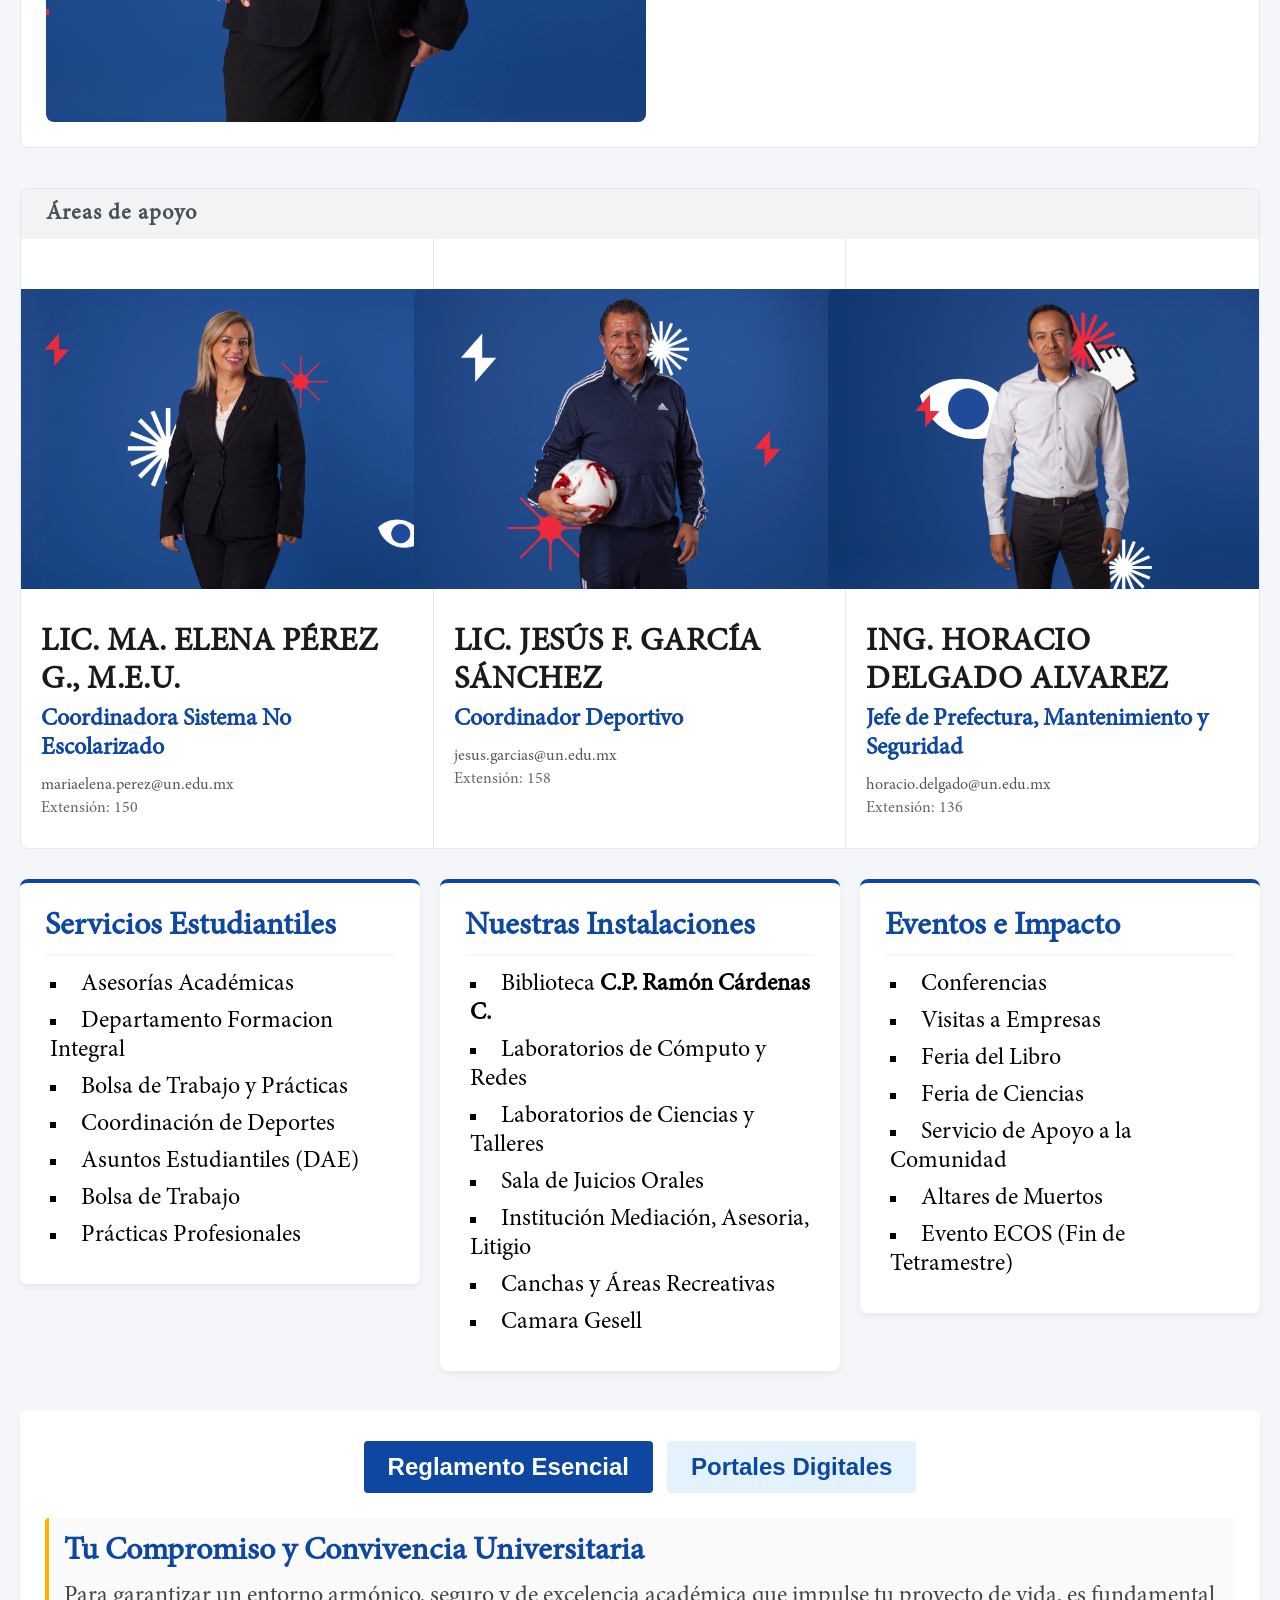
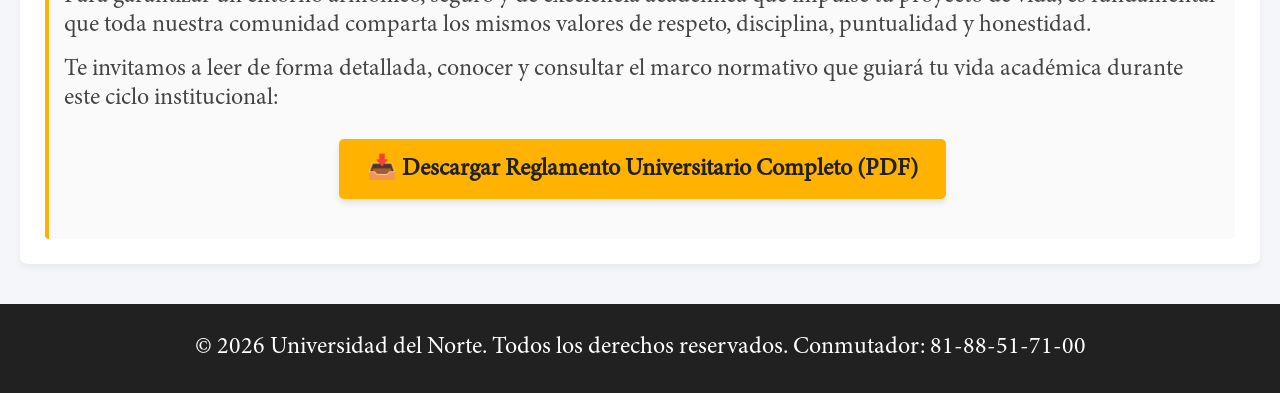
==== commit 126563da: "Se suben cambios de borrador" ====
--- a/202602/presentacion-202602-agencia.html
+++ b/202602/presentacion-202602-agencia.html
@@ -291,32 +291,27 @@
             <div id="reglamento" class="tab-content active">
                 <h4 class="tab-titulo">Tu Compromiso y Convivencia Universitaria</h4>
                 
-                <p style="margin-bottom: 15px; color: #444;">
+                <p class="texto-reglamento">
                     Para garantizar un entorno armónico, seguro y de excelencia académica que impulse tu proyecto de vida, es fundamental que toda nuestra comunidad comparta los mismos valores de respeto, disciplina, puntualidad y honestidad. 
                 </p>
                 
-                <p style="margin-bottom: 20px; color: #444; font-weight: 500;">
+                <p class="texto-reglamento">
                     Te invitamos a leer de forma detallada, conocer y consultar el marco normativo que guiará tu vida académica durante este ciclo institucional:
                 </p>
 
                 <div class="contenedor-btn-reglamento">
-                    <a href="../doc/reglamento_general_un.pdf" target="_blank" class="btn-reglamento">
+                    <a href="../doc/reglamento_general_un.pdf" target="_blank" rel="noopener noreferrer" class="btn-reglamento">
                         📥 Descargar Reglamento Universitario Completo (PDF)
                     </a>
                 </div>
-
-                <!-- <div style="background-color: #fff; border-left: 4px solid #ffb300; padding: 12px; margin-top: 15px; border-radius: 0 4px 4px 0;">
-                    <span style="color:#0d47a1; font-weight:bold;">📌 Recordatorio Importante:</span> 
-                    Como parte de nuestro compromiso con la salud y el medio ambiente, recuerda que somos una <strong>Universidad Libre de Tabaco y Cigarros Electrónicos</strong> en todas nuestras instalaciones.
-                </div> -->
             </div>
 
             <div id="digital" class="tab-content">
-                <h4 style="color:#0d47a1; margin-bottom:10px;">Accesos Rápidos:</h4>
-                <p>• Sitio Oficial: <a href="http://un.edu.mx" target="_blank" style="color:#0d47a1;">un.edu.mx</a></p>
-                <p>• Aula Virtual: <a href="http://un.neolms.com" target="_blank" style="color:#0d47a1;">un.neolms.com</a></p>
-                <p>• Facebook: <a href="https://www.facebook.com/UNMTY" target="_blank" style="color:#0d47a1;">@UNMTY</a></p>
-                <p>• Instagram: <a href="https://www.instagram.com/un_mty/" target="_blank" style="color:#0d47a1;">@UN_MTY</a></p>
+                <h4 class="titulo-portales-digitales">Accesos Rápidos:</h4>
+                <p>• Sitio Oficial: <a href="http://un.edu.mx" target="_blank" rel="noopener noreferrer" class="elementos-portales-digitales">un.edu.mx</a></p>
+                <p>• Aula Virtual: <a href="http://un.neolms.com" target="_blank" rel="noopener noreferrer" class="elementos-portales-digitales">un.neolms.com</a></p>
+                <p>• Facebook: <a href="https://www.facebook.com/UNMTY" target="_blank" rel="noopener noreferrer" class="elementos-portales-digitales">@UNMTY</a></p>
+                <p>• Instagram: <a href="https://www.instagram.com/un_mty/" target="_blank" rel="noopener noreferrer" class="elementos-portales-digitales">@UN_MTY</a></p>
             </div>
         </section>
     </main>
--- a/202602/style-agencia.css
+++ b/202602/style-agencia.css
@@ -39,14 +39,19 @@
     font-family: 'FuenteInstitucional', Arial, sans-serif; 
     background-color: #f4f6f9;
 }
-
 /* El cuadro azul del encabezado */
 .header-azul {
     background-color: var(--azul-un);
     color: var(--blanco);
     padding: 30px 40px;
     display: flex;
-    flex-direction: column; /* En celulares se acomoda uno abajo de otro */
+    
+    /* 1. CAMBIO CLAVE: Cambiamos 'column' por 'row' para que se pongan en la misma línea */
+    flex-direction: row; 
+    
+    /* 2. Distribuye una columna al extremo izquierdo y otra al extremo derecho */
+    justify-content: space-between; 
+    align-items: center; /* Centra verticalmente ambos bloques */
     gap: 20px;
     border-bottom: 5px solid var(--oro-un);
 }
@@ -54,6 +59,7 @@
 /* Columna Izquierda */
 .header-col-izquierda {
     flex: 1;
+    text-align: left; /* Asegura que el texto inicie a la izquierda */
 }
 
 .universidad-nombre {
@@ -64,7 +70,7 @@
 }
 
 .bienvenida-texto {
-    font-size: 1.1rem;
+    font-size: 1.5rem;
     color: #ffffff;
     opacity: 0.95;
 }
@@ -74,13 +80,13 @@
     flex: 1;
     display: flex;
     flex-direction: column;
-    align-items: center; /* Centrado en móvil */
-    justify-content: space-between;
+    align-items: flex-end; /* Alinea el logo y el lema magnéticamente a la derecha */
+    text-align: right;     /* Alinea el texto del lema a la derecha */
 }
 
 /* Caja para el logo rectangular */
 .logo-contenedor {
-    width: 220px; /* Ancho para mantener la forma de rectángulo */
+    width: 220px; 
     height: auto;
     margin-bottom: 12px;
 }
@@ -92,11 +98,12 @@
 }
 
 .lema-texto {
-    font-size: 0.95rem;
-    color: #ffb300; /* Color amarillo/oro para resaltar el mensaje */
+    font-size: 1.2rem; /* Lo bajé un poquito para que no compita en tamaño con la bienvenida */
+    color: #ffb300; 
     font-weight: 500;
-    text-align: center;
-}
+    max-width: 400px; /* Evita que el texto largo se desparrame si la pantalla es muy gigante */
+}
+
 /* ========================================================
    ESTILOS ACTUALIZADOS: TÍTULOS Y SECCIÓN DEL RECTOR
    ======================================================== */
@@ -117,7 +124,7 @@
 }
 
 .subtitulo-directores {
-    font-size: 1.0rem;
+    font-size: 1.5rem;
     color: #666666;
     margin-bottom: 40px; /* Espacio antes de iniciar la sección del Rector */
 }
@@ -475,8 +482,49 @@
 .contenedor-btn-reglamento {
     text-align: center;
     margin: 25px 0;
-    font-size: 1.5rem;
     /*style="text-align: center; margin: 25px 0;"*/
+}
+
+.texto-reglamento {
+    font-size: 1.5rem;
+    color: #444444;
+    margin-bottom: 15px;
+    /*style="margin-bottom: 15px; color: #444;"*/
+}
+
+/* Estilo Profesional para el Botón del Reglamento PDF */
+.btn-reglamento {
+    display: inline-block;
+    background-color: #ffb300; /* Amarillo institucional */
+    color: #212121;            /* Texto oscuro para excelente contraste y lectura */
+    padding: 14px 28px;
+    font-size: 1.5rem;
+    font-weight: bold;
+    text-decoration: none;
+    border-radius: 5px;
+    box-shadow: 0 4px 6px rgba(0,0,0,0.1);
+    transition: background-color 0.3s, transform 0.2s, box-shadow 0.3s;
+}
+
+.btn-reglamento:hover {
+    background-color: #ffa000; /* Un tono un poco más oscuro al pasar el mouse */
+    box-shadow: 0 6px 12px rgba(0,0,0,0.15);
+    transform: translateY(-2px); /* Efecto sutil de levante */
+}
+
+.btn-reglamento:active {
+    transform: translateY(0);
+}
+
+.titulo-portales-digitales{
+    color:0d47a1;
+    margin-bottom: 10px;
+    /*style="color:#0d47a1; margin-bottom:10px;"*/
+}
+
+.elementos-portales-digitales{
+    color:#0d47a1;
+    /*style="color:#0d47a1;"*/
 }
 
 /* Pie de Página */
@@ -486,46 +534,13 @@
     text-align: center;
     padding: 30px 20px;
     margin-top: 40px;
-    font-size: 0.9rem;
-}
-
-        /* Estilo Profesional para el Botón del Reglamento PDF */
-.btn-reglamento {
-    display: inline-block;
-    background-color: #ffb300; /* Amarillo institucional */
-    color: #212121;            /* Texto oscuro para excelente contraste y lectura */
-    padding: 14px 28px;
-    font-size: 1rem;
-    font-weight: bold;
-    text-decoration: none;
-    border-radius: 5px;
-    box-shadow: 0 4px 6px rgba(0,0,0,0.1);
-    transition: background-color 0.3s, transform 0.2s, box-shadow 0.3s;
-}
-
-.btn-reglamento:hover {
-    background-color: #ffa000; /* Un tono un poco más oscuro al pasar el mouse */
-    box-shadow: 0 6px 12px rgba(0,0,0,0.15);
-    transform: translateY(-2px); /* Efecto sutil de levante */
-}
-
-.btn-reglamento:active {
-    transform: translateY(0);
-}
-
-
-
-
-
-
-
-
-
-
-/* ========================================================
-   RESPONSIVO: ALINEACIÓN EN 3 COLUMNAS PARA PC
+    font-size: 1.5rem;
+}
+
+/* ========================================================
+   RESPONSIVO: DISTRIBUCIÓN LADO A LADO PARA COMPUTADORAS
    ======================================================== */
-@media (min-width: 992px) {
+@media (min-width: 768px) {
     .contenedor-tercias {
         flex-direction: row; /* Se ponen los tres lado a lado */
         align-items: stretch;
@@ -558,13 +573,8 @@
         border-bottom: none;
         border-right: 1px solid #e2e8f0; /* Línea divisoria central sutil */
     }
-}
-
-
-/* ========================================================
-   RESPONSIVO: DISTRIBUCIÓN LADO A LADO PARA COMPUTADORAS
-   ======================================================== */
-@media (min-width: 768px) {
+
+
     .col {
         width: 33.33%;
     }
@@ -601,4 +611,9 @@
         padding: 20px 25px;
     }
 
+    .header-col-derecha {
+        align-items: center;
+        text-align: center;
+    }
+
 }
